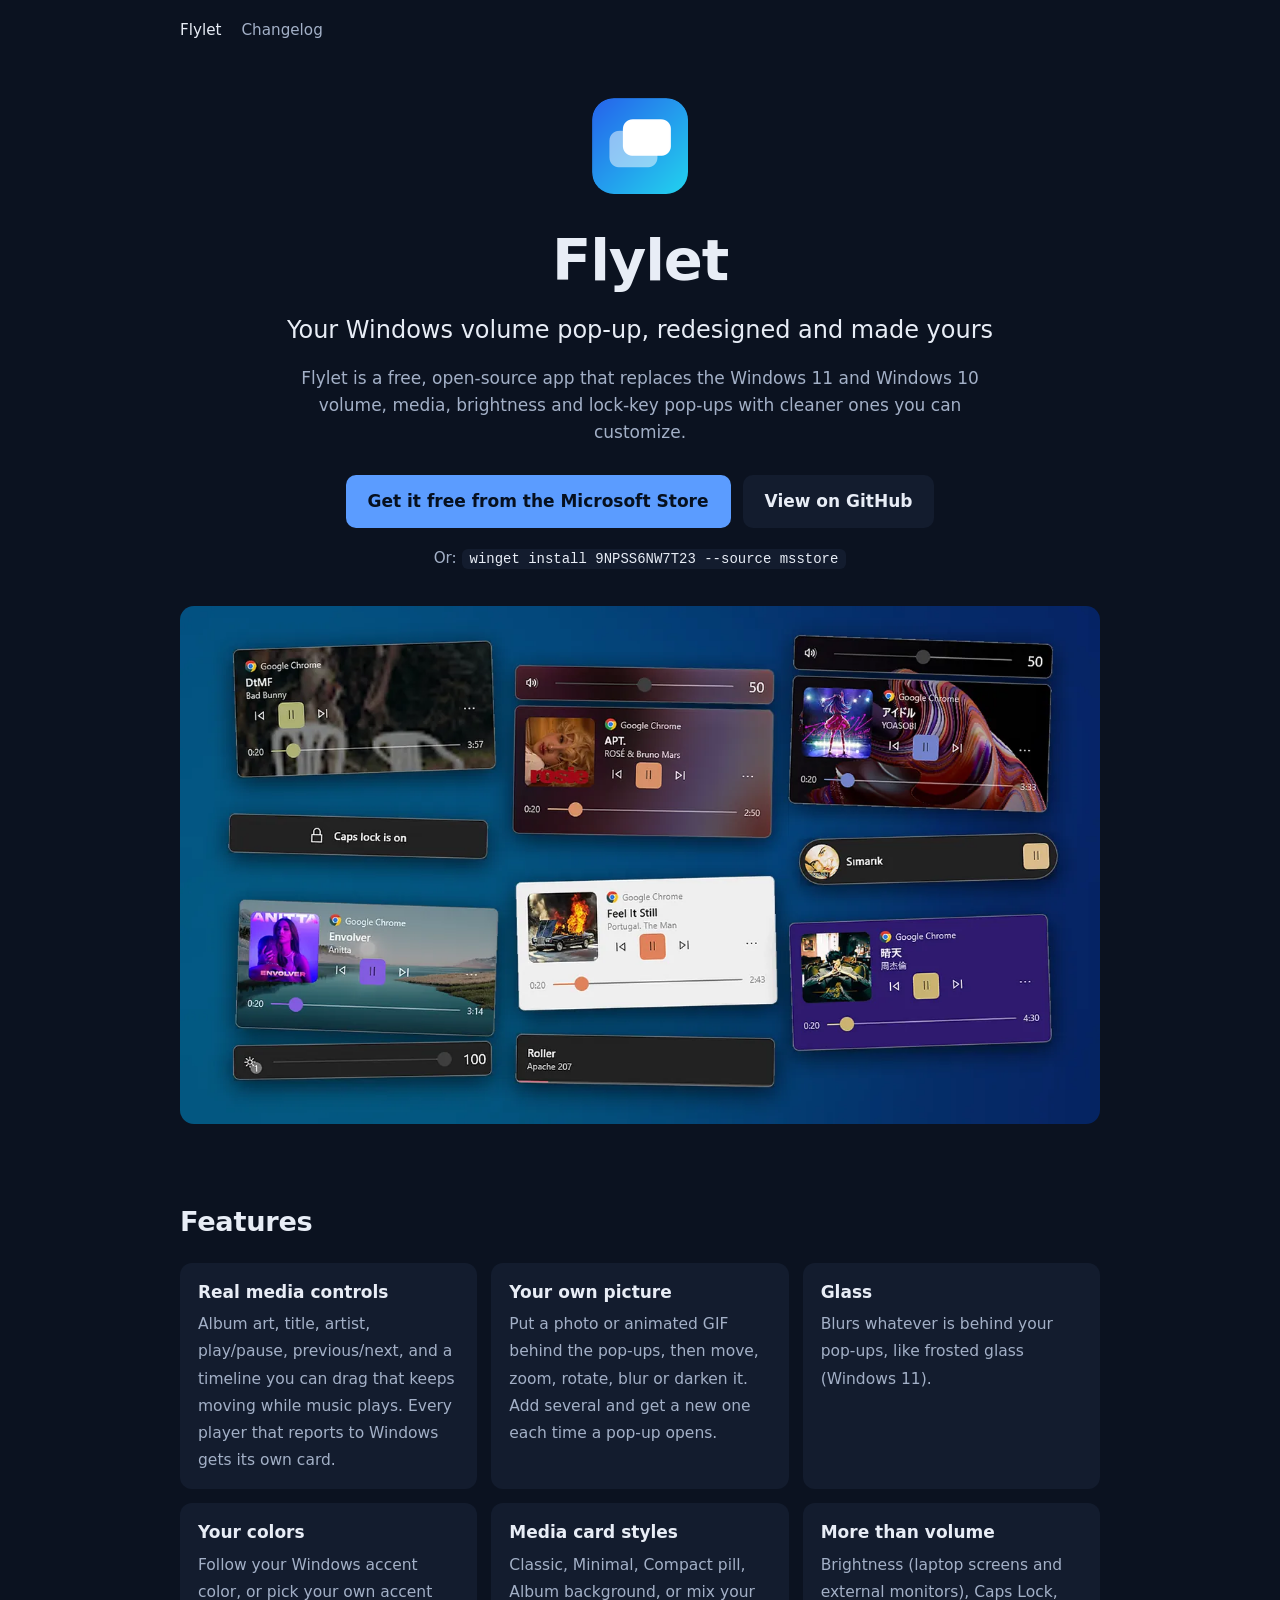
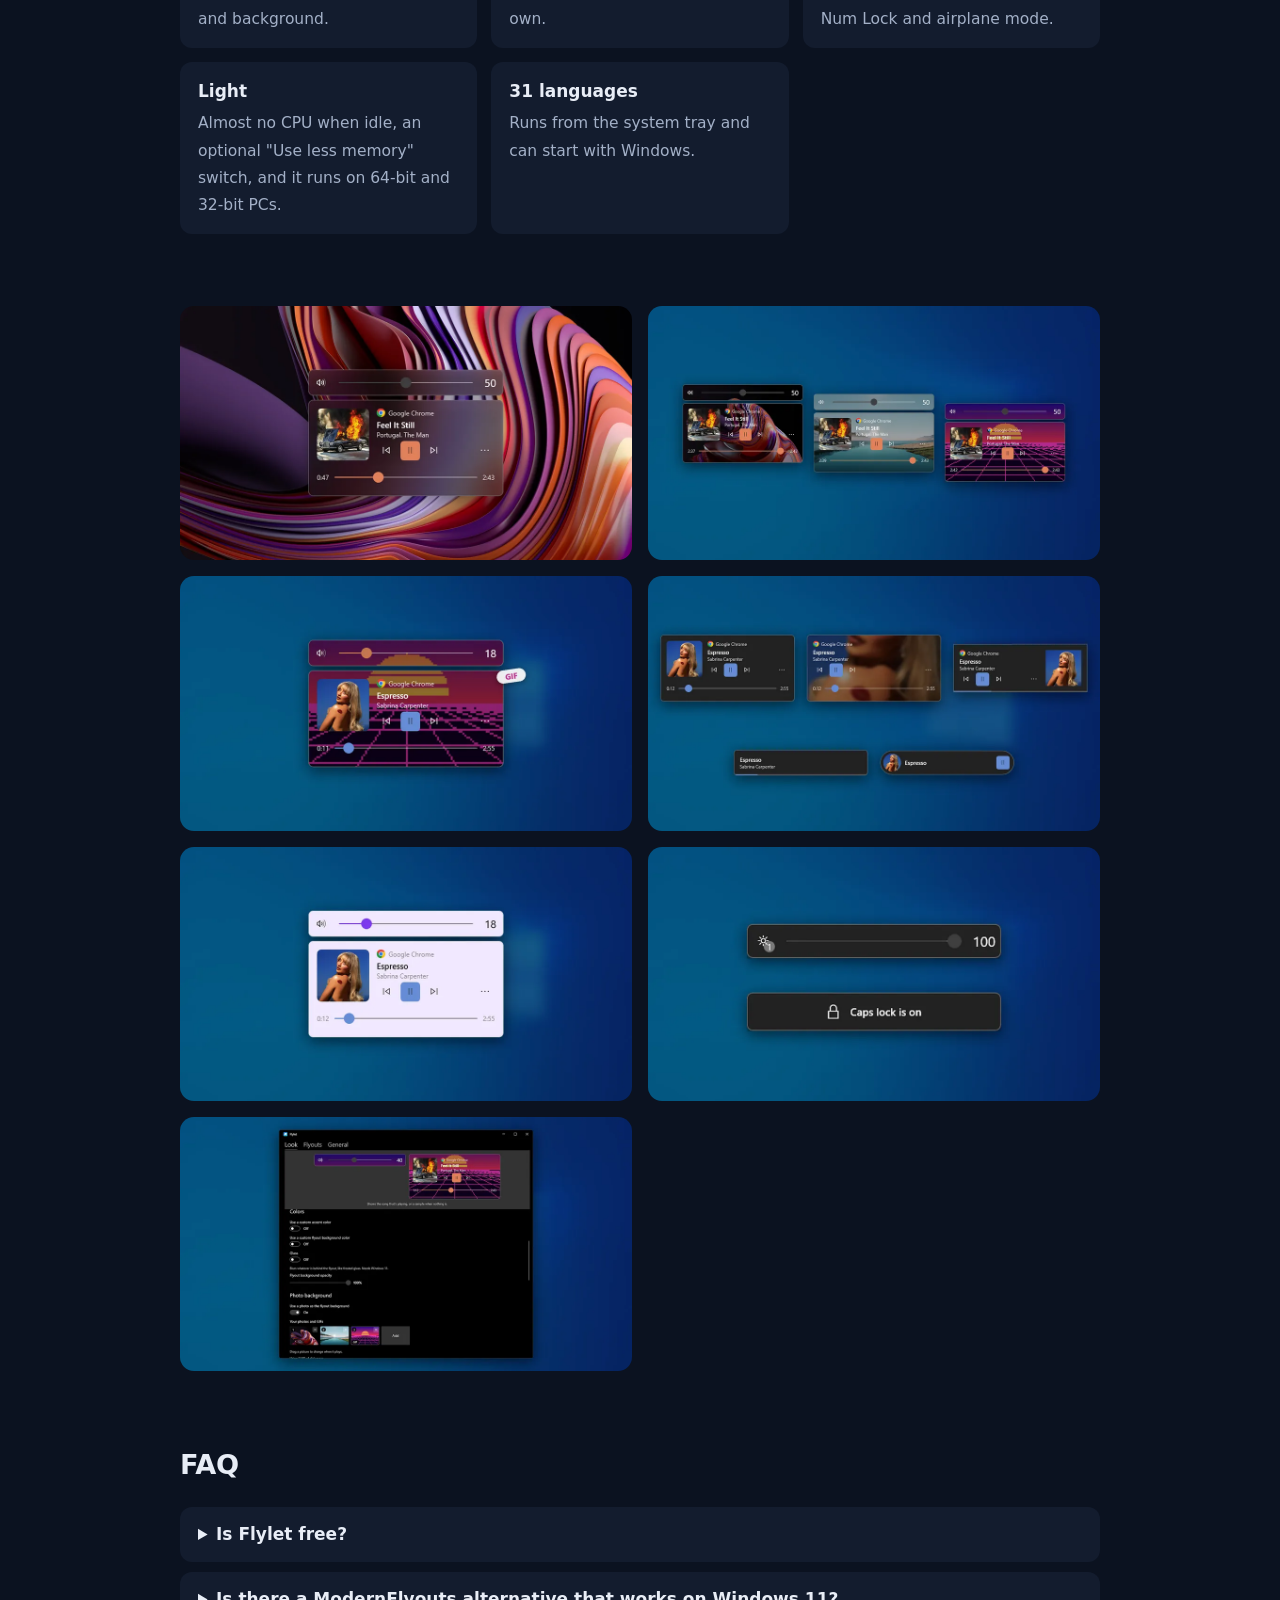
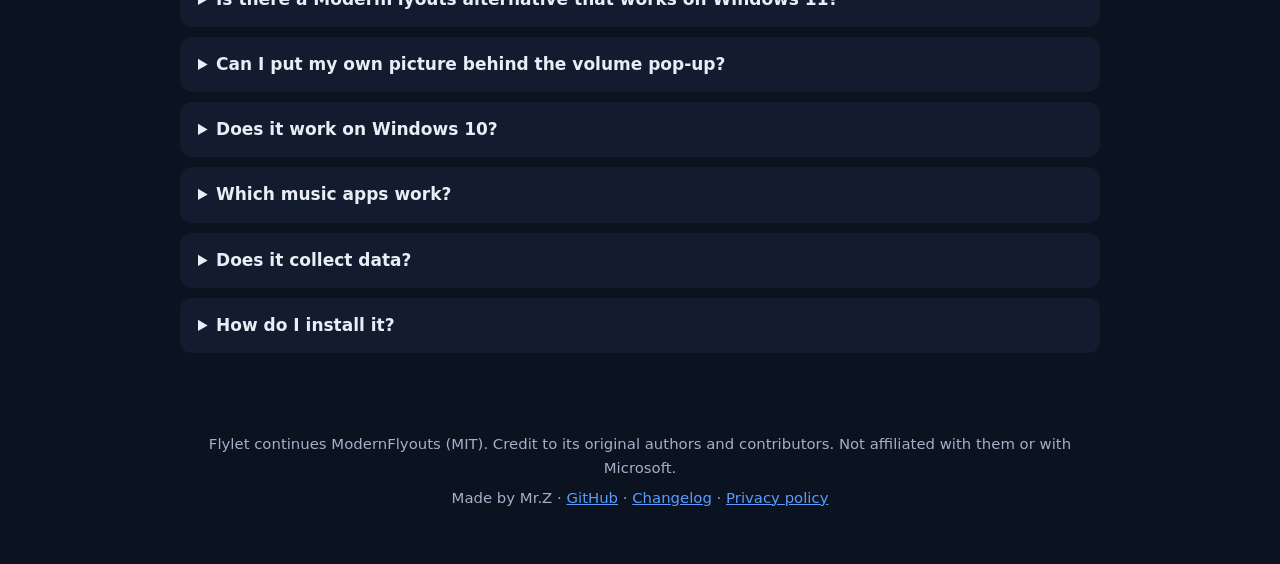
==== index.html @ abe14334 "add changelog, new store link" ====
<!DOCTYPE html>
<html lang="en">
<head>
<meta charset="utf-8">
<meta name="viewport" content="width=device-width, initial-scale=1">
<title>Flylet: Custom volume pop-up for Windows 11 and 10</title>
<meta name="description" content="Free, open-source app that replaces the Windows volume, media and brightness pop-ups. Put your own photo or GIF behind them. A maintained continuation of ModernFlyouts.">
<link rel="canonical" href="https://itsmrzxd.github.io/Flylet/">
<link rel="icon" type="image/png" href="img/favicon.png">
<meta name="theme-color" content="#0b1220">

<meta property="og:type" content="website">
<meta property="og:title" content="Flylet: Custom volume pop-up for Windows 11 and 10">
<meta property="og:description" content="Free, open-source app that replaces the Windows volume, media and brightness pop-ups. Put your own photo or GIF behind them.">
<meta property="og:url" content="https://itsmrzxd.github.io/Flylet/">
<meta property="og:image" content="https://itsmrzxd.github.io/Flylet/img/og.jpg">
<meta property="og:image:width" content="1200">
<meta property="og:image:height" content="630">
<meta property="og:image:alt" content="Flylet pop-ups: volume, media cards, brightness and Caps Lock in many styles">
<meta name="twitter:card" content="summary_large_image">
<meta name="twitter:title" content="Flylet: Custom volume pop-up for Windows 11 and 10">
<meta name="twitter:description" content="Free, open-source app that replaces the Windows volume, media and brightness pop-ups. Put your own photo or GIF behind them.">
<meta name="twitter:image" content="https://itsmrzxd.github.io/Flylet/img/og.jpg">

<script type="application/ld+json">
{
  "@context": "https://schema.org",
  "@graph": [
    {
      "@type": "SoftwareApplication",
      "name": "Flylet",
      "operatingSystem": "Windows 10, Windows 11",
      "applicationCategory": "UtilitiesApplication",
      "description": "Free, open-source app that replaces the Windows volume, media, brightness and lock-key pop-ups with cleaner ones you can customize. A maintained continuation of ModernFlyouts.",
      "image": "https://itsmrzxd.github.io/Flylet/img/og.jpg",
      "offers": { "@type": "Offer", "price": "0", "priceCurrency": "USD" },
      "url": "https://apps.microsoft.com/detail/9NPSS6NW7T23?mode=direct&cid=website",
      "sameAs": ["https://github.com/ItsMrZxD/Flylet"]
    },
    {
      "@type": "FAQPage",
      "mainEntity": [
        { "@type": "Question", "name": "Is Flylet free?",
          "acceptedAnswer": { "@type": "Answer", "text": "Yes. Free, open source (MIT), no ads, no account, nothing locked." } },
        { "@type": "Question", "name": "Is there a ModernFlyouts alternative that works on Windows 11?",
          "acceptedAnswer": { "@type": "Answer", "text": "Flylet is a maintained continuation of ModernFlyouts, which was archived in 2025. It works on Windows 11 again and on Windows 10 22H2, with credit to the original ModernFlyouts authors." } },
        { "@type": "Question", "name": "Can I put my own picture behind the volume pop-up?",
          "acceptedAnswer": { "@type": "Answer", "text": "Yes. Use any photo or animated GIF, adjust it to fit, and add blur or darkening so the text stays readable." } },
        { "@type": "Question", "name": "Does it work on Windows 10?",
          "acceptedAnswer": { "@type": "Answer", "text": "Yes, Windows 10 version 22H2 and Windows 11, on 64-bit and 32-bit PCs." } },
        { "@type": "Question", "name": "Which music apps work?",
          "acceptedAnswer": { "@type": "Answer", "text": "Any player that shows up in Windows' own media controls, such as Spotify, browsers and YouTube Music." } },
        { "@type": "Question", "name": "Does it collect data?",
          "acceptedAnswer": { "@type": "Answer", "text": "No. Flylet has no analytics and no tracking. Privacy policy: https://gist.github.com/ItsMrZxD/05144edfbbd47f9b323b3d15c1752486" } },
        { "@type": "Question", "name": "How do I install it?",
          "acceptedAnswer": { "@type": "Answer", "text": "From the Microsoft Store (it updates automatically), or with winget: winget install 9NPSS6NW7T23 --source msstore" } }
      ]
    }
  ]
}
</script>

<link rel="stylesheet" href="style.css">
</head>
<body>

<nav class="nav wrap" aria-label="Main">
  <a href="./" aria-current="page">Flylet</a>
  <a href="changelog/">Changelog</a>
</nav>

<main class="wrap">

  <section class="hero">
    <img class="logo" src="img/icon.png" width="96" height="96" alt="Flylet app icon">
    <h1>Flylet</h1>
    <p class="tagline">Your Windows volume pop-up, redesigned and made yours</p>
    <p class="intro">Flylet is a free, open-source app that replaces the Windows 11 and Windows 10 volume, media, brightness and lock-key pop-ups with cleaner ones you can customize.</p>
    <div class="buttons">
      <a class="btn primary" href="https://apps.microsoft.com/detail/9NPSS6NW7T23?mode=direct&amp;cid=website">Get it free from the Microsoft Store</a>
      <a class="btn" href="https://github.com/ItsMrZxD/Flylet">View on GitHub</a>
    </div>
    <p class="winget">Or: <code>winget install 9NPSS6NW7T23 --source msstore</code></p>
    <img class="shot heroimg" src="img/hero.webp" width="1280" height="720" alt="Flylet pop-ups in many styles: volume bar, media cards with album art, a pill, a brightness bar and a Caps Lock notice">
  </section>

  <section aria-labelledby="features">
    <h2 id="features">Features</h2>
    <ul class="features">
      <li><strong>Real media controls</strong><span>Album art, title, artist, play/pause, previous/next, and a timeline you can drag that keeps moving while music plays. Every player that reports to Windows gets its own card.</span></li>
      <li><strong>Your own picture</strong><span>Put a photo or animated GIF behind the pop-ups, then move, zoom, rotate, blur or darken it. Add several and get a new one each time a pop-up opens.</span></li>
      <li><strong>Glass</strong><span>Blurs whatever is behind your pop-ups, like frosted glass (Windows 11).</span></li>
      <li><strong>Your colors</strong><span>Follow your Windows accent color, or pick your own accent and background.</span></li>
      <li><strong>Media card styles</strong><span>Classic, Minimal, Compact pill, Album background, or mix your own.</span></li>
      <li><strong>More than volume</strong><span>Brightness (laptop screens and external monitors), Caps Lock, Num Lock and airplane mode.</span></li>
      <li><strong>Light</strong><span>Almost no CPU when idle, an optional "Use less memory" switch, and it runs on 64-bit and 32-bit PCs.</span></li>
      <li><strong>31 languages</strong><span>Runs from the system tray and can start with Windows.</span></li>
    </ul>
  </section>

  <section aria-label="Screenshots">
    <div class="gallery">
      <img class="shot" loading="lazy" src="img/glass.webp" width="960" height="540" alt="Flylet volume bar and media card with a frosted glass look over a colorful wallpaper">
      <img class="shot" loading="lazy" src="img/rotating.webp" width="960" height="540" alt="Flylet volume bar and media card with three different photo and retro-grid backgrounds behind them">
      <img class="shot" loading="lazy" src="img/gif.webp" width="960" height="540" alt="Flylet volume bar and media card with an animated GIF of a retro grid behind them">
      <img class="shot" loading="lazy" src="img/styles.webp" width="960" height="540" alt="Five Flylet media card styles: Classic, Album background, Minimal, Compact pill and a compact card">
      <img class="shot" loading="lazy" src="img/colors.webp" width="960" height="540" alt="Flylet volume bar and media card in a light purple accent and background color">
      <img class="shot" loading="lazy" src="img/brightness-capslock.webp" width="960" height="540" alt="Flylet brightness slider and a Caps lock is on notice">
      <img class="shot" loading="lazy" src="img/settings.webp" width="960" height="540" alt="Flylet settings window with color options and a photo background list">
    </div>
  </section>

  <section aria-labelledby="faq">
    <h2 id="faq">FAQ</h2>
    <details>
      <summary>Is Flylet free?</summary>
      <p>Yes. Free, open source (MIT), no ads, no account, nothing locked.</p>
    </details>
    <details>
      <summary>Is there a ModernFlyouts alternative that works on Windows 11?</summary>
      <p>Flylet is a maintained continuation of ModernFlyouts, which was archived in 2025. It works on Windows 11 again and on Windows 10 22H2, with credit to the original ModernFlyouts authors.</p>
    </details>
    <details>
      <summary>Can I put my own picture behind the volume pop-up?</summary>
      <p>Yes. Use any photo or animated GIF, adjust it to fit, and add blur or darkening so the text stays readable.</p>
    </details>
    <details>
      <summary>Does it work on Windows 10?</summary>
      <p>Yes, Windows 10 version 22H2 and Windows 11, on 64-bit and 32-bit PCs.</p>
    </details>
    <details>
      <summary>Which music apps work?</summary>
      <p>Any player that shows up in Windows' own media controls, such as Spotify, browsers and YouTube Music.</p>
    </details>
    <details>
      <summary>Does it collect data?</summary>
      <p>No. Flylet has no analytics and no tracking. <a href="https://gist.github.com/ItsMrZxD/05144edfbbd47f9b323b3d15c1752486">Privacy policy</a></p>
    </details>
    <details>
      <summary>How do I install it?</summary>
      <p>From the Microsoft Store (it updates automatically), or with winget: <code>winget install 9NPSS6NW7T23 --source msstore</code></p>
    </details>
  </section>

</main>

<footer>
  <div class="wrap">
    <p>Flylet continues ModernFlyouts (MIT). Credit to its original authors and contributors. Not affiliated with them or with Microsoft.</p>
    <p>Made by Mr.Z · <a href="https://github.com/ItsMrZxD/Flylet">GitHub</a> · <a href="changelog/">Changelog</a> · <a href="https://gist.github.com/ItsMrZxD/05144edfbbd47f9b323b3d15c1752486">Privacy policy</a></p>
  </div>
</footer>

</body>
</html>
---- style.css ----
:root{--bg:#0b1220;--card:#131c2e;--text:#e8edf6;--muted:#a3b0c7;--accent:#5b9cff;--accent-text:#06101f}
*{box-sizing:border-box}
html{scroll-behavior:smooth}
body{margin:0;background:var(--bg);color:var(--text);font:17px/1.6 system-ui,"Segoe UI",Roboto,Helvetica,Arial,sans-serif}
a{color:var(--accent)}
.wrap{max-width:960px;margin:0 auto;padding:0 20px}
.hero{text-align:center;padding:56px 0 32px}
.logo{width:96px;height:96px;border-radius:22px}
h1{font-size:clamp(2.4rem,7vw,3.6rem);margin:12px 0 4px;letter-spacing:-.02em}
.tagline{font-size:clamp(1.15rem,3.5vw,1.5rem);margin:0 0 16px;color:var(--text)}
.intro{max-width:680px;margin:0 auto 28px;color:var(--muted)}
.buttons{display:flex;gap:12px;justify-content:center;flex-wrap:wrap}
.btn{display:inline-block;padding:13px 22px;border-radius:10px;font-weight:600;text-decoration:none;color:var(--text);background:var(--card)}
.btn.primary{background:var(--accent);color:var(--accent-text)}
.btn:hover{filter:brightness(1.1)}
.winget{margin:18px 0 0;color:var(--muted);font-size:.95rem}
code{background:var(--card);border-radius:6px;padding:2px 8px;font:.92em Consolas,"Courier New",monospace;color:var(--text);user-select:all}
.shot{display:block;width:100%;height:auto;border-radius:14px}
.heroimg{margin:36px 0 8px}
section{padding:36px 0}
h2{font-size:1.7rem;margin:0 0 20px;letter-spacing:-.01em}
.features{list-style:none;padding:0;margin:0;display:grid;gap:14px;grid-template-columns:repeat(auto-fit,minmax(270px,1fr))}
.features li{background:var(--card);border-radius:12px;padding:16px 18px}
.features strong{display:block;margin-bottom:4px}
.features span{color:var(--muted);font-size:.97rem}
.gallery{display:grid;gap:16px;grid-template-columns:repeat(auto-fit,minmax(300px,1fr))}
details{background:var(--card);border-radius:12px;padding:14px 18px;margin-bottom:10px}
summary{cursor:pointer;font-weight:600}
details p{margin:10px 0 0;color:var(--muted)}
footer{padding:28px 0 48px;color:var(--muted);font-size:.93rem;text-align:center}
footer p{margin:6px 0}
.nav{display:flex;gap:20px;padding-top:18px;padding-bottom:0;font-size:.95rem}
.nav a{color:var(--muted);text-decoration:none}
.nav a:hover,.nav a[aria-current]{color:var(--text)}
.page{padding:40px 0 24px}
.page h1{font-size:clamp(2rem,6vw,2.8rem);margin:0 0 8px}
.page .intro{margin:0 0 28px;max-width:none;text-align:left}
.release{padding:0;margin:0 0 24px}
.release h2{font-size:1.3rem;margin:0 0 10px}
.release ul{margin:0;padding-left:1.2em;color:var(--muted)}
.release li{margin:4px 0}
.more{color:var(--muted);margin:12px 0 0}
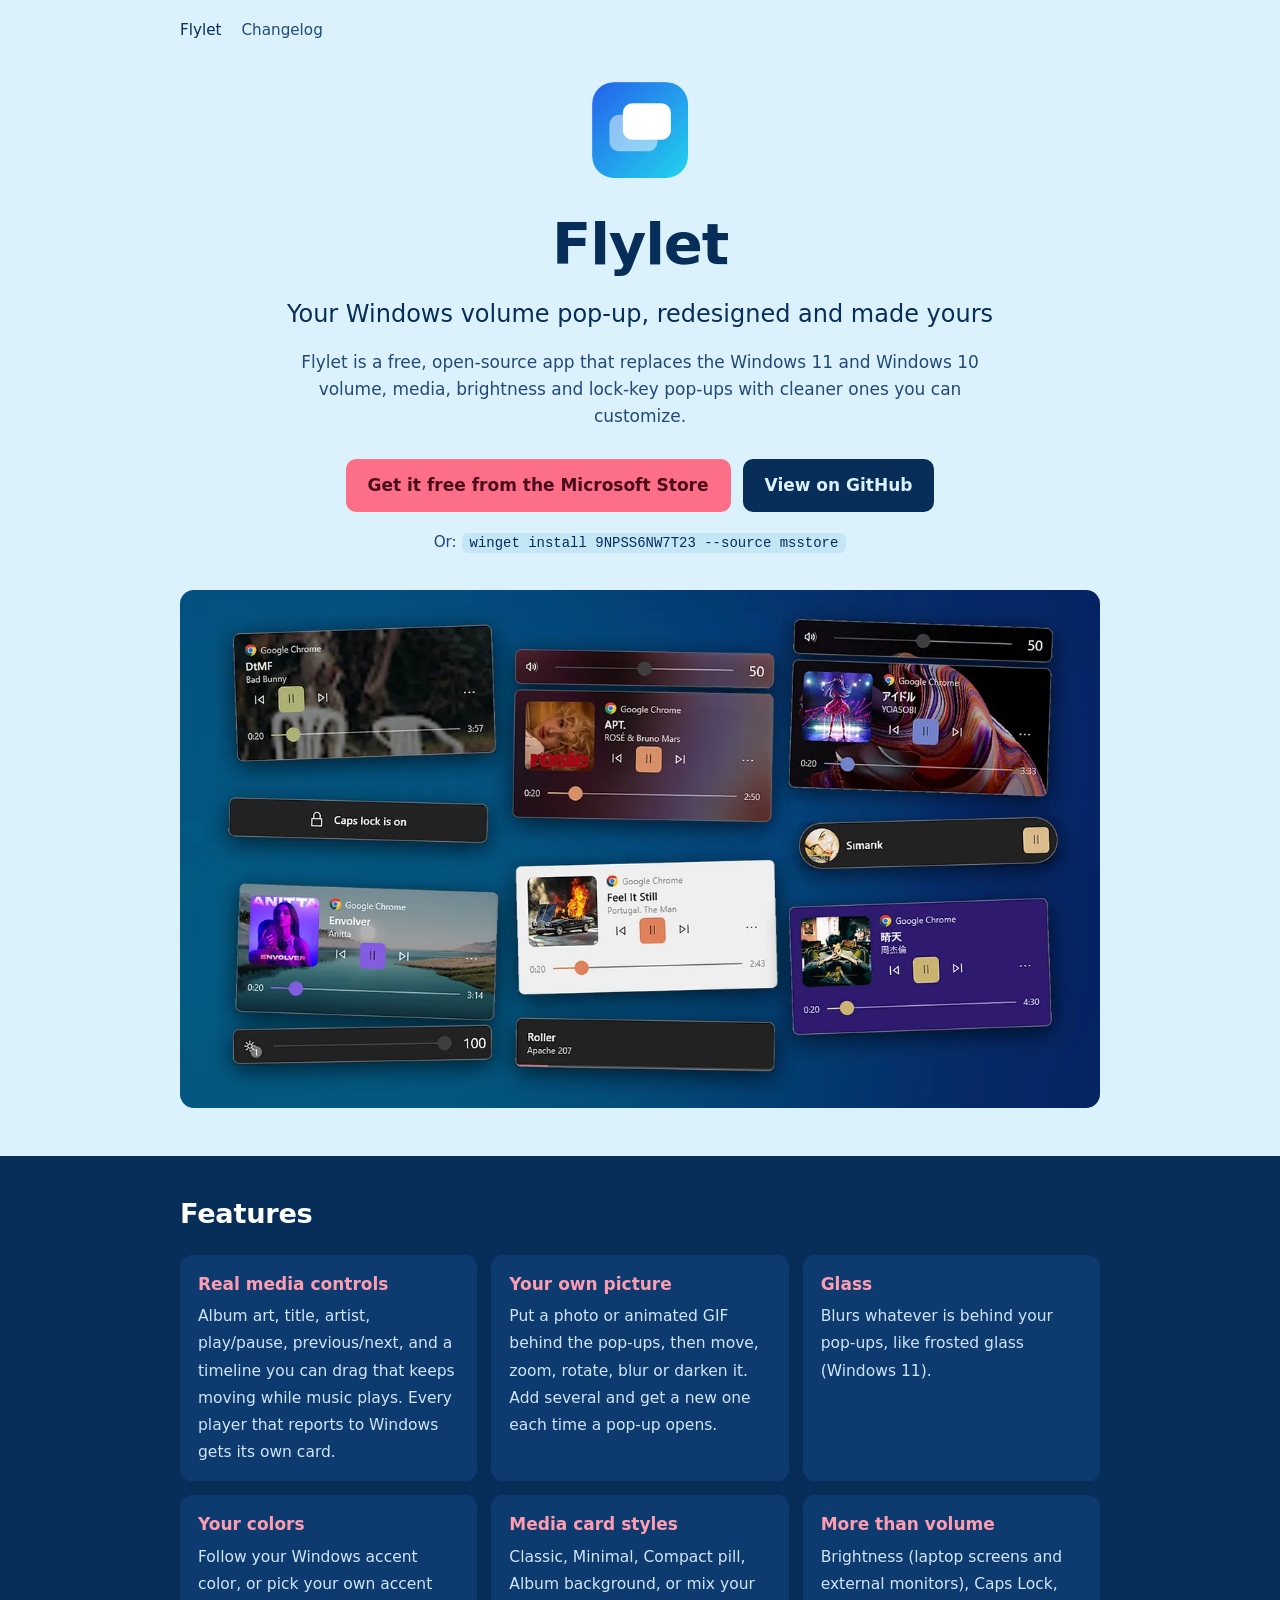
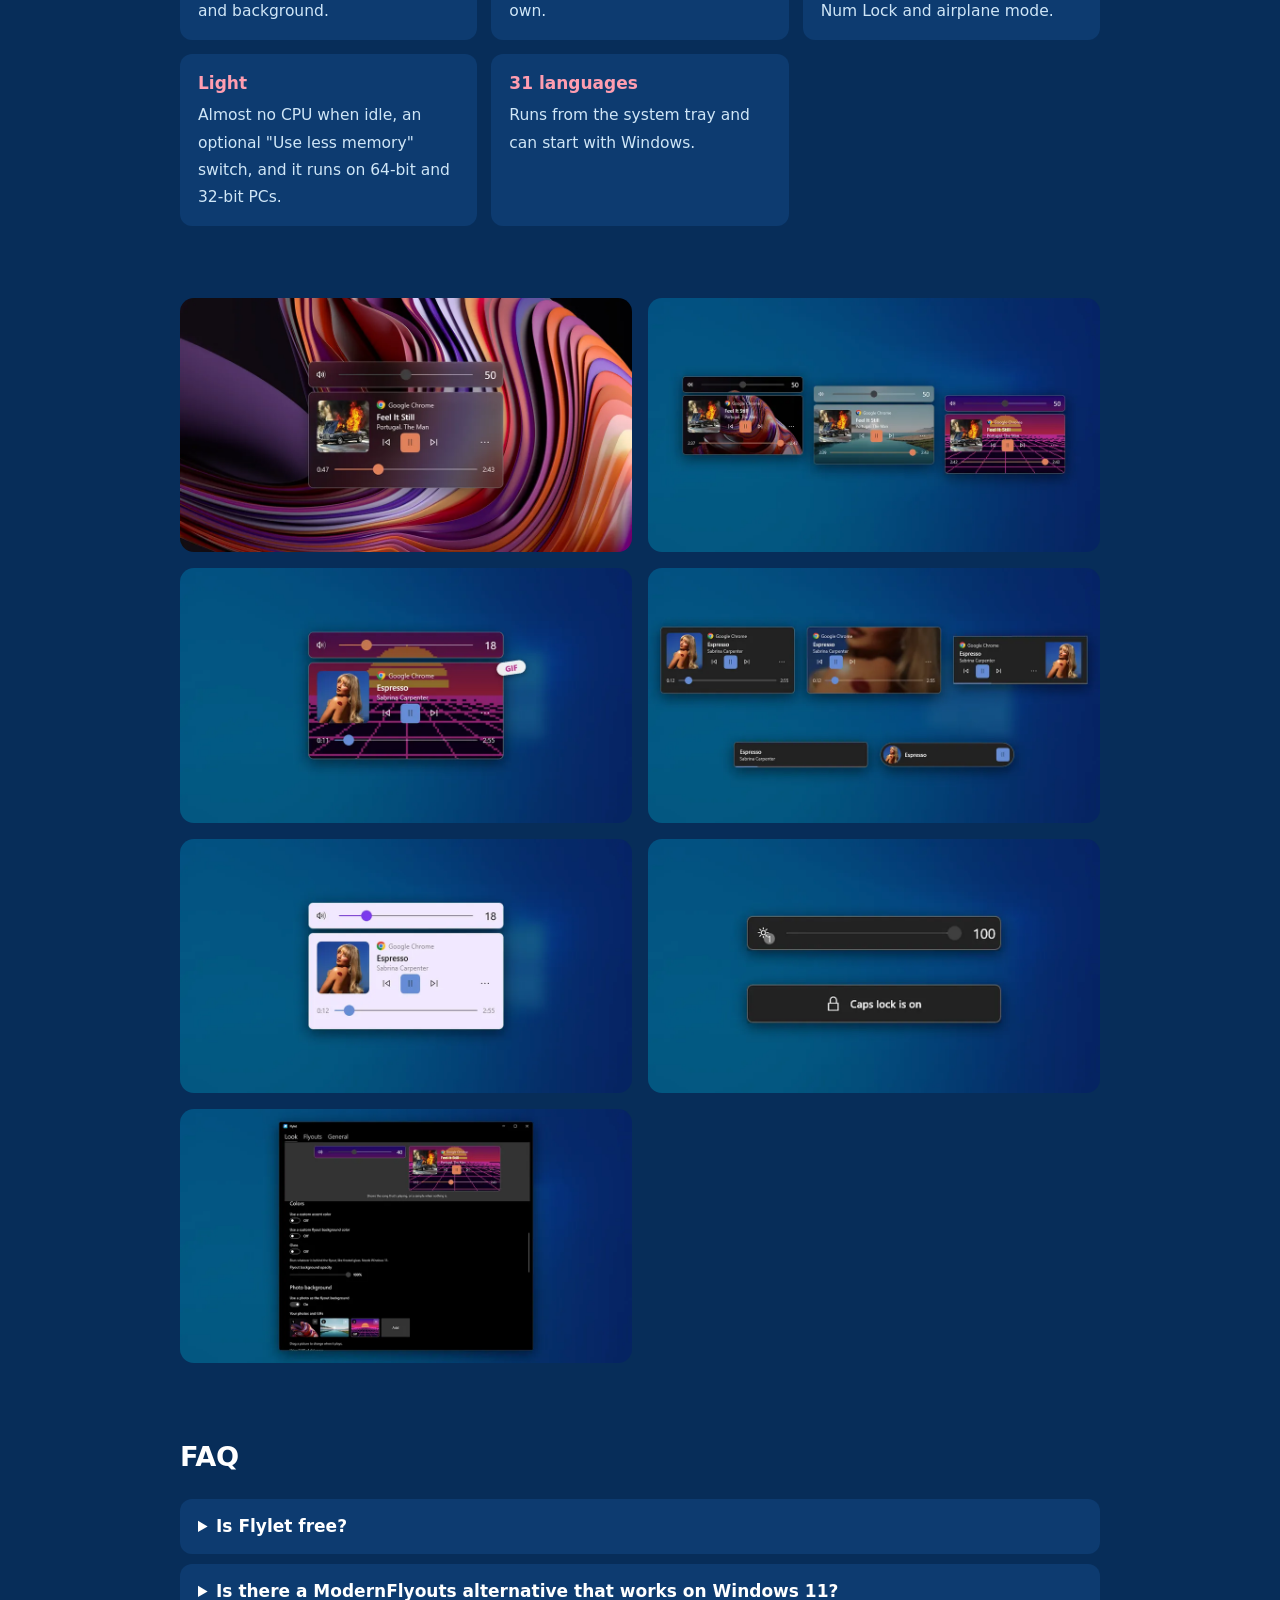
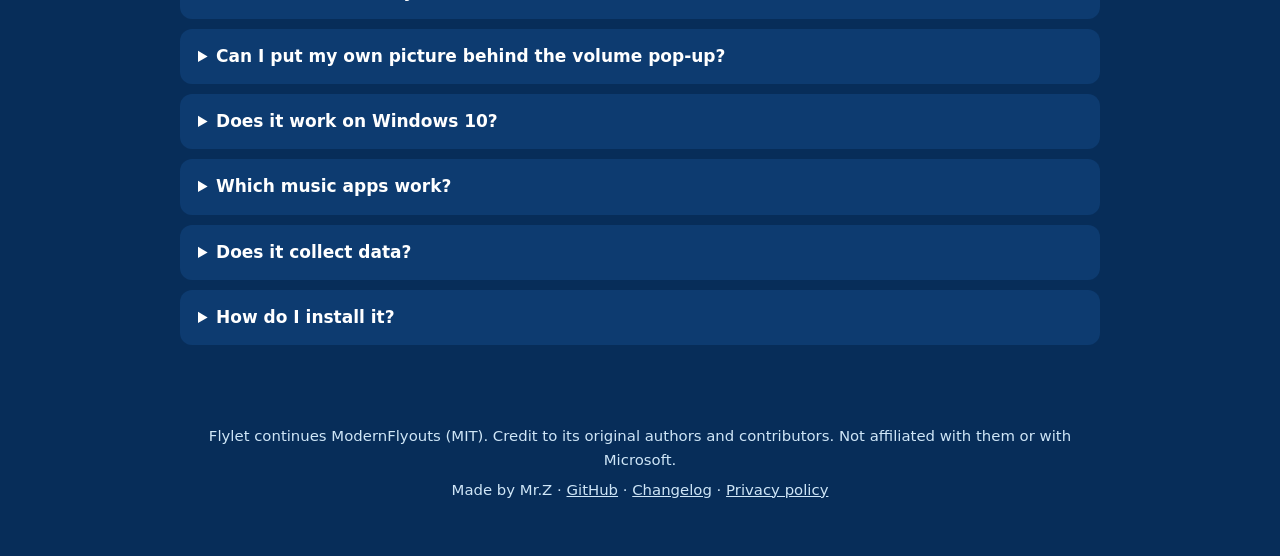
==== commit 18d228ba: "new colors" ====
--- a/index.html
+++ b/index.html
@@ -7,7 +7,7 @@
 <meta name="description" content="Free, open-source app that replaces the Windows volume, media and brightness pop-ups. Put your own photo or GIF behind them. A maintained continuation of ModernFlyouts.">
 <link rel="canonical" href="https://itsmrzxd.github.io/Flylet/">
 <link rel="icon" type="image/png" href="img/favicon.png">
-<meta name="theme-color" content="#0b1220">
+<meta name="theme-color" content="#DBF2FC">
 
 <meta property="og:type" content="website">
 <meta property="og:title" content="Flylet: Custom volume pop-up for Windows 11 and 10">
@@ -64,14 +64,17 @@
 </head>
 <body>
 
-<nav class="nav wrap" aria-label="Main">
-  <a href="./" aria-current="page">Flylet</a>
-  <a href="changelog/">Changelog</a>
+<nav class="nav" aria-label="Main">
+  <div class="wrap">
+    <a href="./" aria-current="page">Flylet</a>
+    <a href="changelog/">Changelog</a>
+  </div>
 </nav>
 
-<main class="wrap">
+<main>
 
   <section class="hero">
+    <div class="wrap">
     <img class="logo" src="img/icon.png" width="96" height="96" alt="Flylet app icon">
     <h1>Flylet</h1>
     <p class="tagline">Your Windows volume pop-up, redesigned and made yours</p>
@@ -82,7 +85,10 @@
     </div>
     <p class="winget">Or: <code>winget install 9NPSS6NW7T23 --source msstore</code></p>
     <img class="shot heroimg" src="img/hero.webp" width="1280" height="720" alt="Flylet pop-ups in many styles: volume bar, media cards with album art, a pill, a brightness bar and a Caps Lock notice">
+    </div>
   </section>
+
+  <div class="wrap">
 
   <section aria-labelledby="features">
     <h2 id="features">Features</h2>
@@ -142,6 +148,7 @@
     </details>
   </section>
 
+  </div>
 </main>
 
 <footer>
--- a/style.css
+++ b/style.css
@@ -1,42 +1,49 @@
-:root{--bg:#0b1220;--card:#131c2e;--text:#e8edf6;--muted:#a3b0c7;--accent:#5b9cff;--accent-text:#06101f}
+:root{--navy:#072D59;--ice:#DBF2FC;--pink:#FD6E88;--card:#0D3B70;--body:#CFE6F7;--pink-soft:#FF9DB0;--ink:#23497A}
 *{box-sizing:border-box}
 html{scroll-behavior:smooth}
-body{margin:0;background:var(--bg);color:var(--text);font:17px/1.6 system-ui,"Segoe UI",Roboto,Helvetica,Arial,sans-serif}
-a{color:var(--accent)}
+body{margin:0;background:var(--navy);color:var(--body);font:17px/1.6 system-ui,"Segoe UI",Roboto,Helvetica,Arial,sans-serif}
+a{color:var(--body)}
+a:hover{color:var(--pink)}
 .wrap{max-width:960px;margin:0 auto;padding:0 20px}
-.hero{text-align:center;padding:56px 0 32px}
+.nav{background:var(--ice);font-size:.95rem}
+.nav .wrap{display:flex;gap:20px;padding-top:18px}
+.nav a{color:var(--ink);text-decoration:none}
+.nav a:hover,.nav a[aria-current]{color:var(--navy)}
+.nav a:hover{color:var(--pink)}
+.hero{background:var(--ice);color:var(--navy);text-align:center;padding:40px 0 48px}
 .logo{width:96px;height:96px;border-radius:22px}
-h1{font-size:clamp(2.4rem,7vw,3.6rem);margin:12px 0 4px;letter-spacing:-.02em}
-.tagline{font-size:clamp(1.15rem,3.5vw,1.5rem);margin:0 0 16px;color:var(--text)}
-.intro{max-width:680px;margin:0 auto 28px;color:var(--muted)}
+h1{font-size:clamp(2.4rem,7vw,3.6rem);margin:12px 0 4px;letter-spacing:-.02em;color:var(--navy)}
+.tagline{font-size:clamp(1.15rem,3.5vw,1.5rem);margin:0 0 16px;color:var(--navy)}
+.intro{max-width:680px;margin:0 auto 28px;color:var(--ink)}
 .buttons{display:flex;gap:12px;justify-content:center;flex-wrap:wrap}
-.btn{display:inline-block;padding:13px 22px;border-radius:10px;font-weight:600;text-decoration:none;color:var(--text);background:var(--card)}
-.btn.primary{background:var(--accent);color:var(--accent-text)}
-.btn:hover{filter:brightness(1.1)}
-.winget{margin:18px 0 0;color:var(--muted);font-size:.95rem}
-code{background:var(--card);border-radius:6px;padding:2px 8px;font:.92em Consolas,"Courier New",monospace;color:var(--text);user-select:all}
+.btn{display:inline-block;padding:13px 22px;border-radius:10px;font-weight:600;text-decoration:none;color:var(--ice);background:var(--navy)}
+.btn.primary{background:var(--pink);color:#4A0D1A}
+.btn:hover{filter:brightness(1.12);color:var(--ice)}
+.btn.primary:hover{color:#4A0D1A}
+.winget{margin:18px 0 0;color:var(--ink);font-size:.95rem}
+code{background:var(--navy);border-radius:6px;padding:2px 8px;font:.92em Consolas,"Courier New",monospace;color:var(--body);user-select:all}
+.hero code{background:#C4E6F5;color:var(--navy)}
 .shot{display:block;width:100%;height:auto;border-radius:14px}
-.heroimg{margin:36px 0 8px}
+.heroimg{margin:36px 0 0}
 section{padding:36px 0}
-h2{font-size:1.7rem;margin:0 0 20px;letter-spacing:-.01em}
+.hero{padding:40px 0 48px}
+h2{font-size:1.7rem;margin:0 0 20px;letter-spacing:-.01em;color:#fff}
 .features{list-style:none;padding:0;margin:0;display:grid;gap:14px;grid-template-columns:repeat(auto-fit,minmax(270px,1fr))}
 .features li{background:var(--card);border-radius:12px;padding:16px 18px}
-.features strong{display:block;margin-bottom:4px}
-.features span{color:var(--muted);font-size:.97rem}
+.features strong{display:block;margin-bottom:4px;color:var(--pink-soft)}
+.features span{color:var(--body);font-size:.97rem}
 .gallery{display:grid;gap:16px;grid-template-columns:repeat(auto-fit,minmax(300px,1fr))}
 details{background:var(--card);border-radius:12px;padding:14px 18px;margin-bottom:10px}
-summary{cursor:pointer;font-weight:600}
-details p{margin:10px 0 0;color:var(--muted)}
-footer{padding:28px 0 48px;color:var(--muted);font-size:.93rem;text-align:center}
+summary{cursor:pointer;font-weight:600;color:#fff}
+details p{margin:10px 0 0;color:var(--body)}
+footer{padding:28px 0 48px;color:var(--body);font-size:.93rem;text-align:center}
 footer p{margin:6px 0}
-.nav{display:flex;gap:20px;padding-top:18px;padding-bottom:0;font-size:.95rem}
-.nav a{color:var(--muted);text-decoration:none}
-.nav a:hover,.nav a[aria-current]{color:var(--text)}
-.page{padding:40px 0 24px}
-.page h1{font-size:clamp(2rem,6vw,2.8rem);margin:0 0 8px}
-.page .intro{margin:0 0 28px;max-width:none;text-align:left}
+.page-head{background:var(--ice);padding:40px 0 36px}
+.page-head h1{font-size:clamp(2rem,6vw,2.8rem);margin:0 0 8px}
+.page-head .intro{margin:0;max-width:none;text-align:left}
+.releases{padding:36px 0 8px}
 .release{padding:0;margin:0 0 24px}
 .release h2{font-size:1.3rem;margin:0 0 10px}
-.release ul{margin:0;padding-left:1.2em;color:var(--muted)}
+.release ul{margin:0;padding-left:1.2em;color:var(--body)}
 .release li{margin:4px 0}
-.more{color:var(--muted);margin:12px 0 0}
+.more{color:var(--body);margin:12px 0 0}
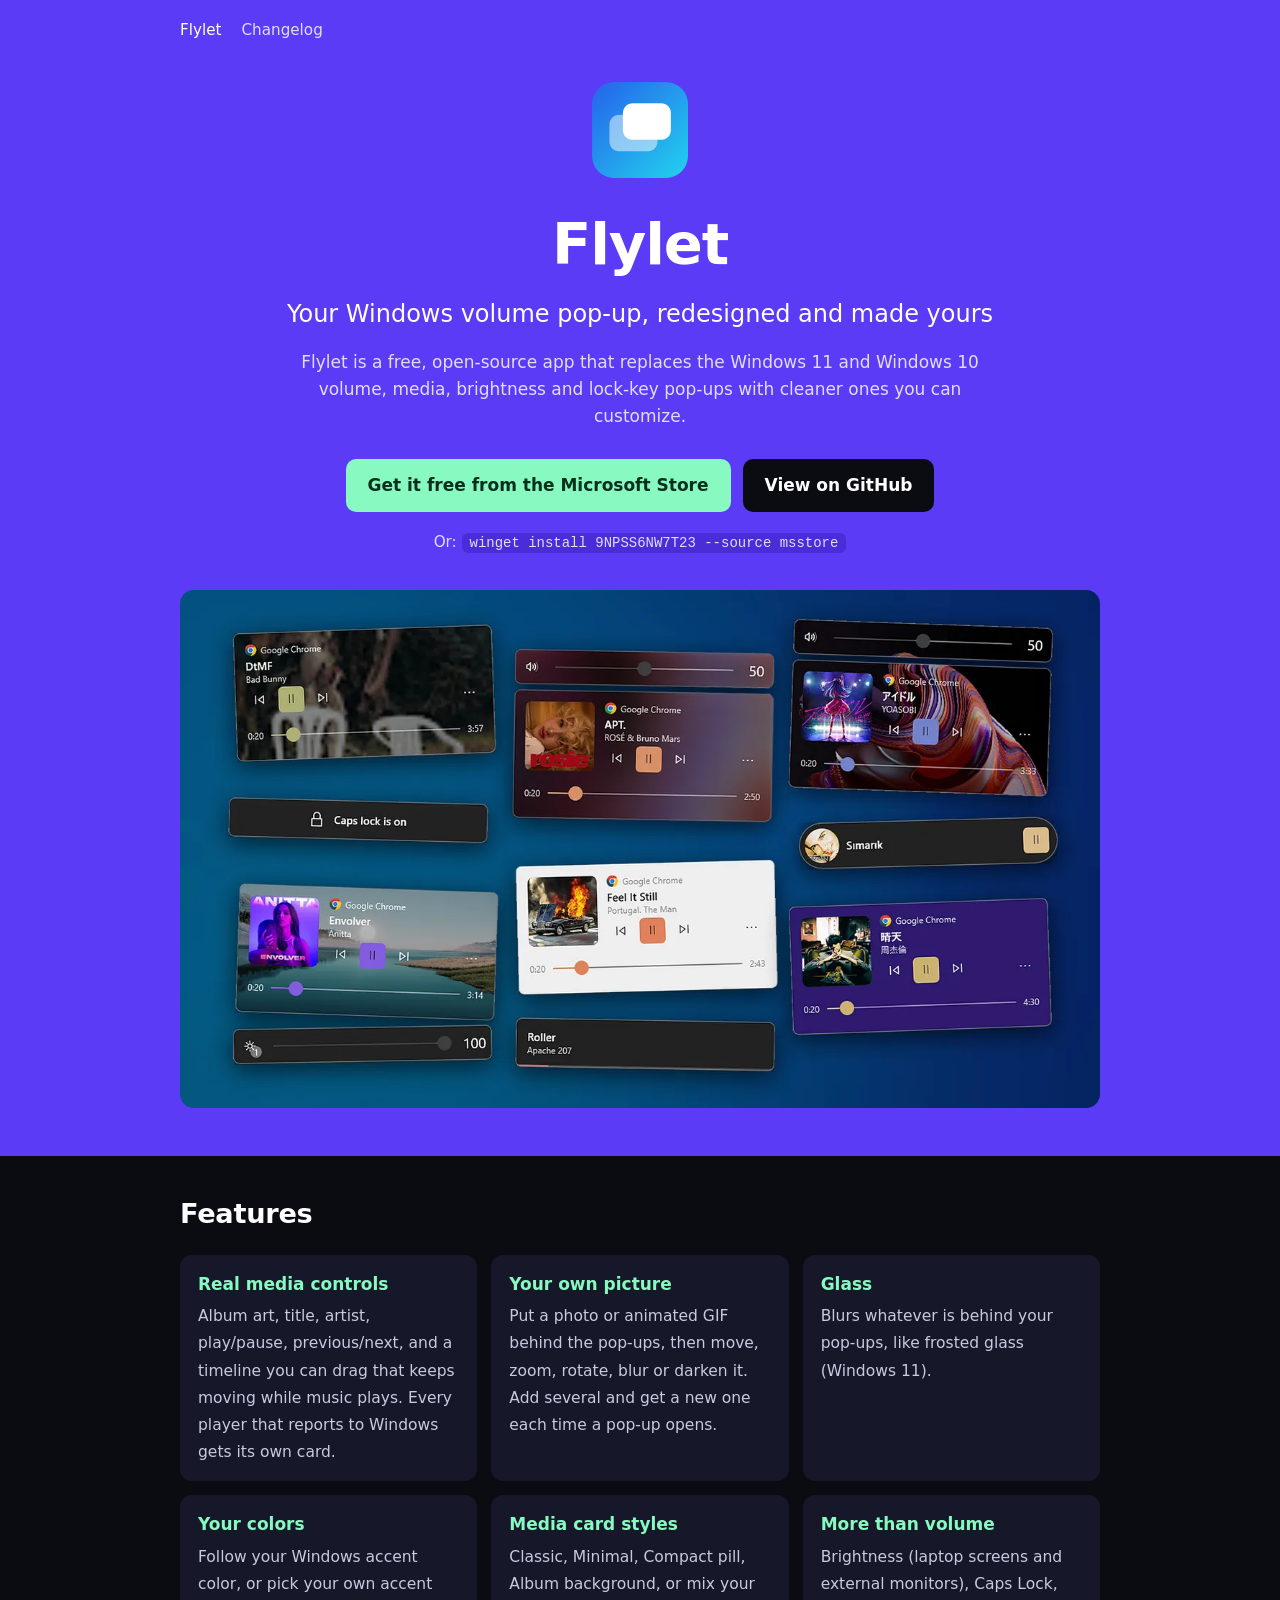
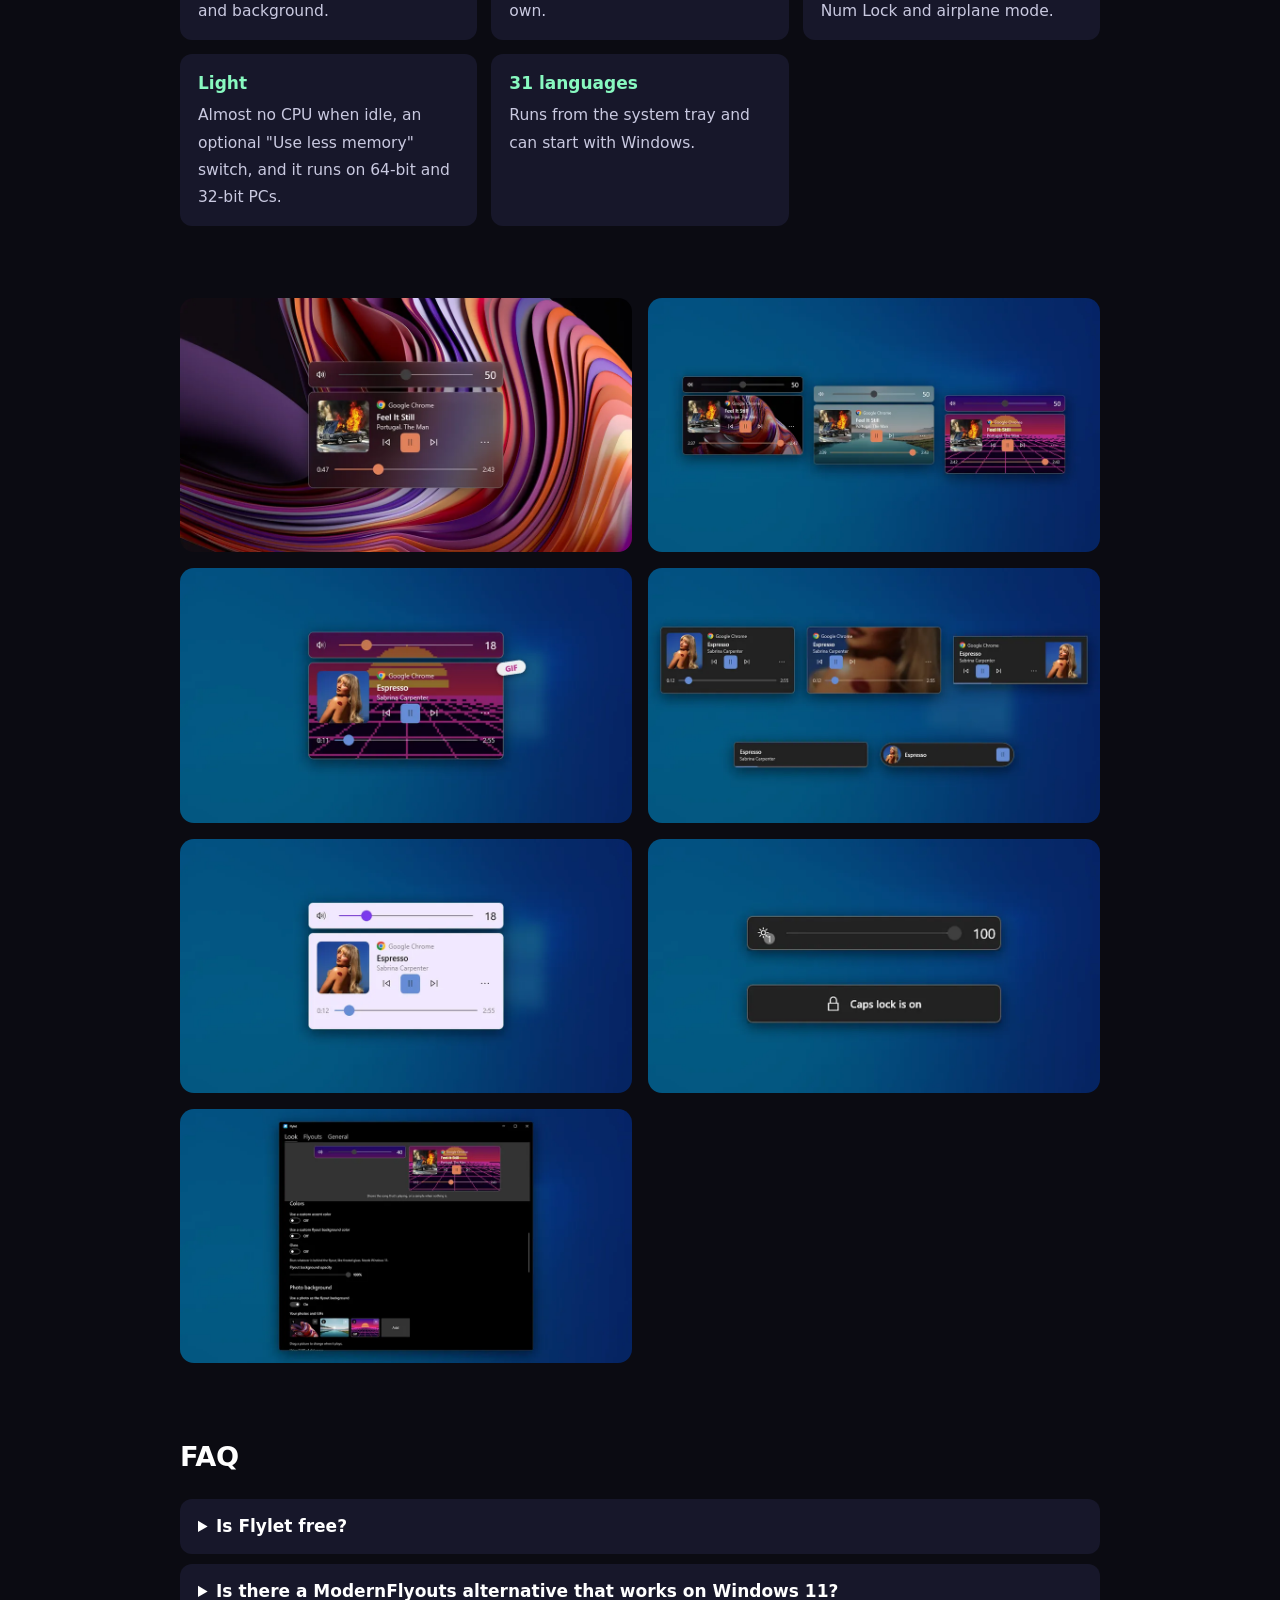
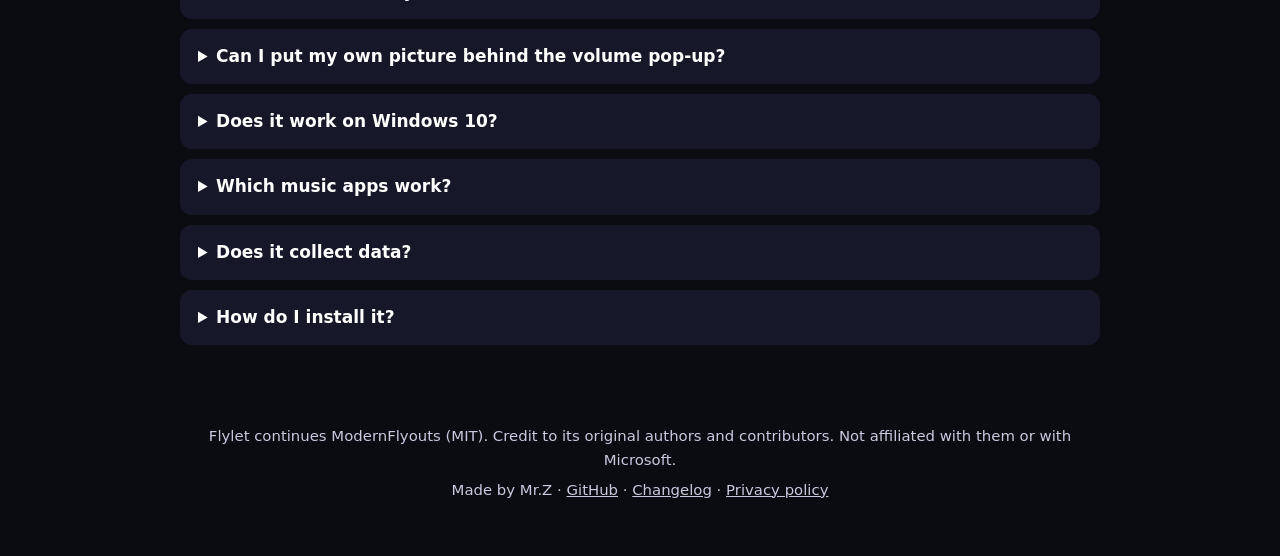
==== commit b99d8ad1: "palette 1: onyx, indigo, mint" ====
--- a/index.html
+++ b/index.html
@@ -7,7 +7,7 @@
 <meta name="description" content="Free, open-source app that replaces the Windows volume, media and brightness pop-ups. Put your own photo or GIF behind them. A maintained continuation of ModernFlyouts.">
 <link rel="canonical" href="https://itsmrzxd.github.io/Flylet/">
 <link rel="icon" type="image/png" href="img/favicon.png">
-<meta name="theme-color" content="#DBF2FC">
+<meta name="theme-color" content="#5B3BF5">
 
 <meta property="og:type" content="website">
 <meta property="og:title" content="Flylet: Custom volume pop-up for Windows 11 and 10">
--- a/style.css
+++ b/style.css
@@ -1,28 +1,28 @@
-:root{--navy:#072D59;--ice:#DBF2FC;--pink:#FD6E88;--card:#0D3B70;--body:#CFE6F7;--pink-soft:#FF9DB0;--ink:#23497A}
+:root{--onyx:#0B0B12;--indigo:#5B3BF5;--mint:#88F9C0;--card:#17172A;--body:#C9C9E0;--soft:#E3DCFF}
 *{box-sizing:border-box}
 html{scroll-behavior:smooth}
-body{margin:0;background:var(--navy);color:var(--body);font:17px/1.6 system-ui,"Segoe UI",Roboto,Helvetica,Arial,sans-serif}
+body{margin:0;background:var(--onyx);color:var(--body);font:17px/1.6 system-ui,"Segoe UI",Roboto,Helvetica,Arial,sans-serif}
 a{color:var(--body)}
-a:hover{color:var(--pink)}
+a:hover{color:var(--mint)}
 .wrap{max-width:960px;margin:0 auto;padding:0 20px}
-.nav{background:var(--ice);font-size:.95rem}
+.nav{background:var(--indigo);font-size:.95rem}
 .nav .wrap{display:flex;gap:20px;padding-top:18px}
-.nav a{color:var(--ink);text-decoration:none}
-.nav a:hover,.nav a[aria-current]{color:var(--navy)}
-.nav a:hover{color:var(--pink)}
-.hero{background:var(--ice);color:var(--navy);text-align:center;padding:40px 0 48px}
+.nav a{color:var(--soft);text-decoration:none}
+.nav a:hover,.nav a[aria-current]{color:#fff}
+.nav a:hover{color:var(--mint)}
+.hero{background:var(--indigo);color:#fff;text-align:center;padding:40px 0 48px}
 .logo{width:96px;height:96px;border-radius:22px}
-h1{font-size:clamp(2.4rem,7vw,3.6rem);margin:12px 0 4px;letter-spacing:-.02em;color:var(--navy)}
-.tagline{font-size:clamp(1.15rem,3.5vw,1.5rem);margin:0 0 16px;color:var(--navy)}
-.intro{max-width:680px;margin:0 auto 28px;color:var(--ink)}
+h1{font-size:clamp(2.4rem,7vw,3.6rem);margin:12px 0 4px;letter-spacing:-.02em;color:#fff}
+.tagline{font-size:clamp(1.15rem,3.5vw,1.5rem);margin:0 0 16px;color:#fff}
+.intro{max-width:680px;margin:0 auto 28px;color:var(--soft)}
 .buttons{display:flex;gap:12px;justify-content:center;flex-wrap:wrap}
-.btn{display:inline-block;padding:13px 22px;border-radius:10px;font-weight:600;text-decoration:none;color:var(--ice);background:var(--navy)}
-.btn.primary{background:var(--pink);color:#4A0D1A}
-.btn:hover{filter:brightness(1.12);color:var(--ice)}
-.btn.primary:hover{color:#4A0D1A}
-.winget{margin:18px 0 0;color:var(--ink);font-size:.95rem}
-code{background:var(--navy);border-radius:6px;padding:2px 8px;font:.92em Consolas,"Courier New",monospace;color:var(--body);user-select:all}
-.hero code{background:#C4E6F5;color:var(--navy)}
+.btn{display:inline-block;padding:13px 22px;border-radius:10px;font-weight:600;text-decoration:none;color:#fff;background:var(--onyx)}
+.btn.primary{background:var(--mint);color:#06301C}
+.btn:hover{filter:brightness(1.15);color:#fff}
+.btn.primary:hover{color:#06301C}
+.winget{margin:18px 0 0;color:var(--soft);font-size:.95rem}
+code{background:var(--onyx);border-radius:6px;padding:2px 8px;font:.92em Consolas,"Courier New",monospace;color:var(--body);user-select:all}
+.hero code{background:#4A2DD9;color:var(--soft)}
 .shot{display:block;width:100%;height:auto;border-radius:14px}
 .heroimg{margin:36px 0 0}
 section{padding:36px 0}
@@ -30,7 +30,7 @@
 h2{font-size:1.7rem;margin:0 0 20px;letter-spacing:-.01em;color:#fff}
 .features{list-style:none;padding:0;margin:0;display:grid;gap:14px;grid-template-columns:repeat(auto-fit,minmax(270px,1fr))}
 .features li{background:var(--card);border-radius:12px;padding:16px 18px}
-.features strong{display:block;margin-bottom:4px;color:var(--pink-soft)}
+.features strong{display:block;margin-bottom:4px;color:var(--mint)}
 .features span{color:var(--body);font-size:.97rem}
 .gallery{display:grid;gap:16px;grid-template-columns:repeat(auto-fit,minmax(300px,1fr))}
 details{background:var(--card);border-radius:12px;padding:14px 18px;margin-bottom:10px}
@@ -38,7 +38,7 @@
 details p{margin:10px 0 0;color:var(--body)}
 footer{padding:28px 0 48px;color:var(--body);font-size:.93rem;text-align:center}
 footer p{margin:6px 0}
-.page-head{background:var(--ice);padding:40px 0 36px}
+.page-head{background:var(--indigo);padding:40px 0 36px}
 .page-head h1{font-size:clamp(2rem,6vw,2.8rem);margin:0 0 8px}
 .page-head .intro{margin:0;max-width:none;text-align:left}
 .releases{padding:36px 0 8px}
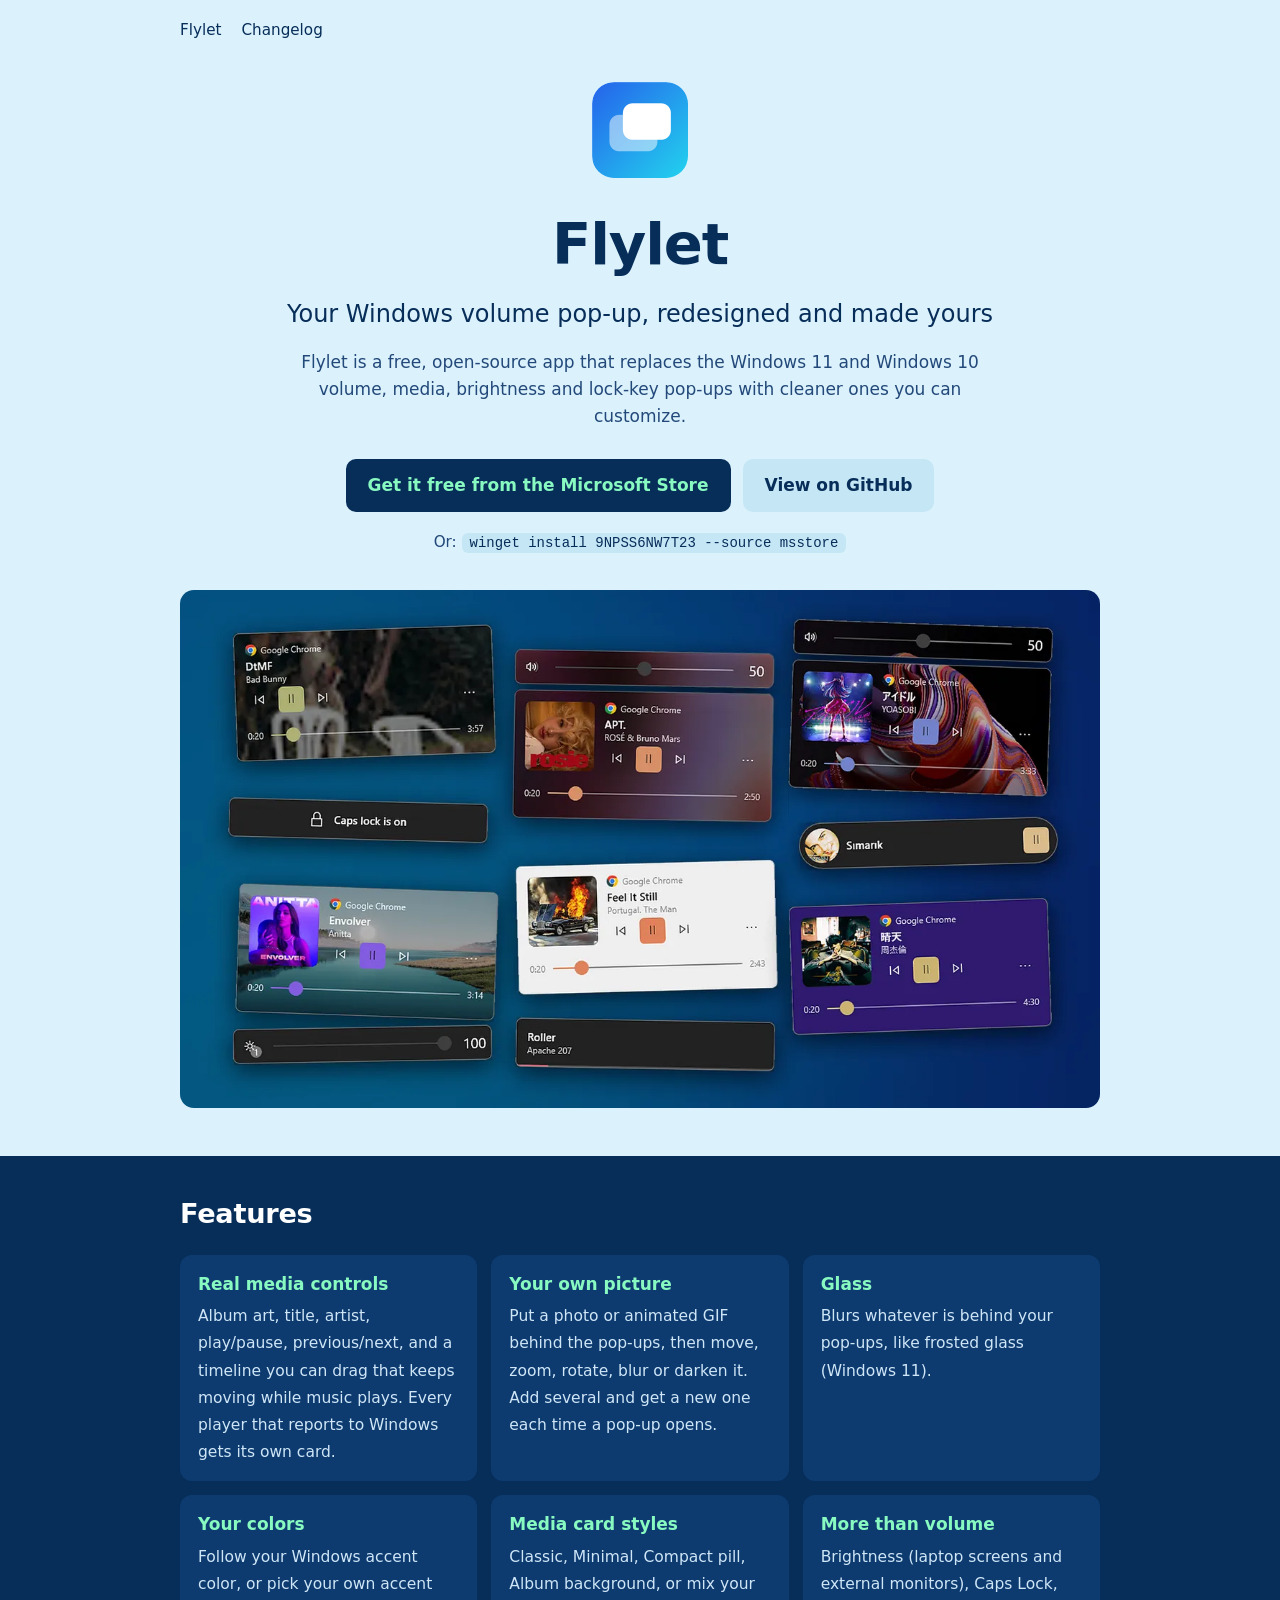
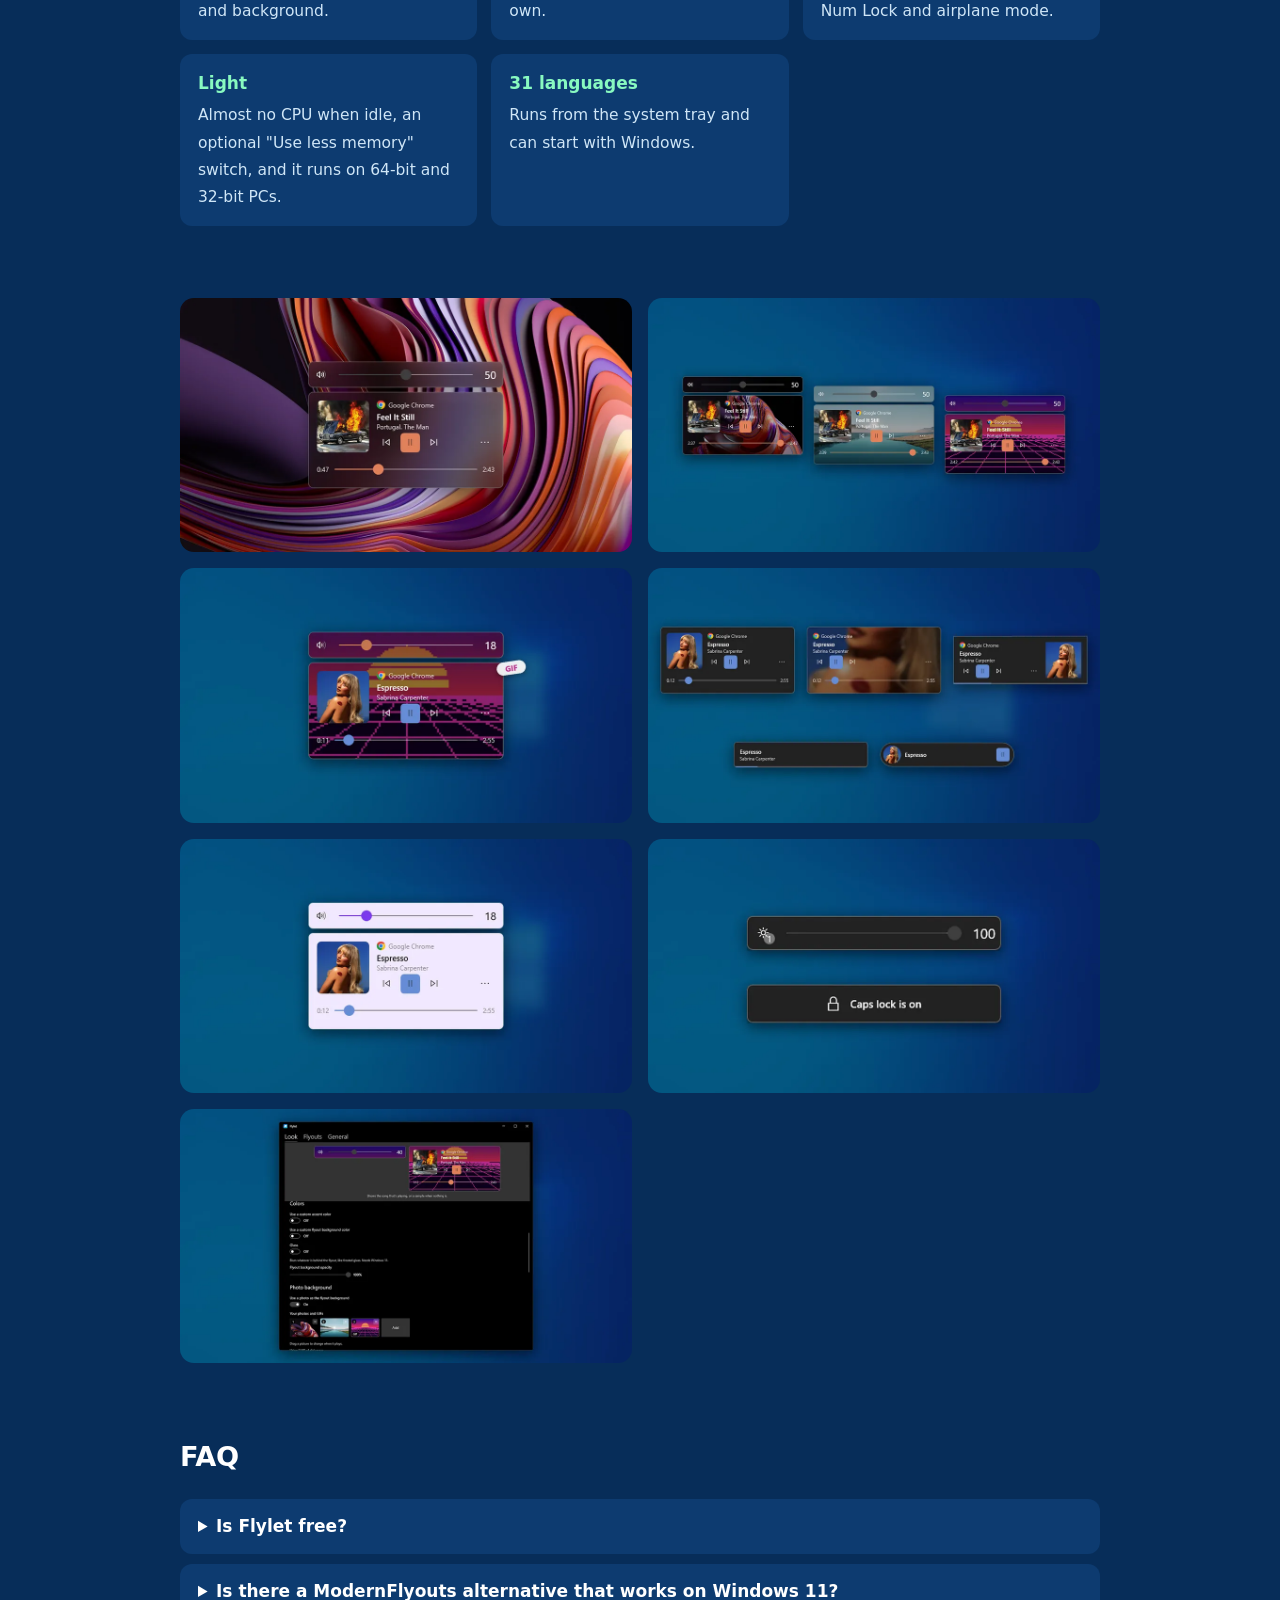
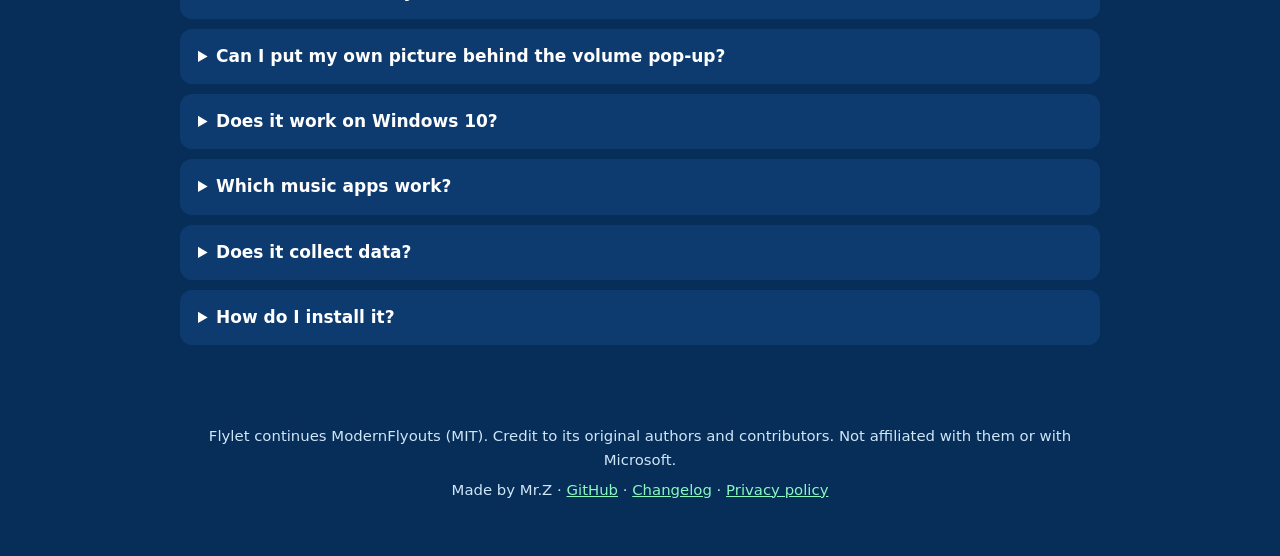
==== commit 8994f346: "colors: combo B" ====
--- a/index.html
+++ b/index.html
@@ -7,7 +7,7 @@
 <meta name="description" content="Free, open-source app that replaces the Windows volume, media and brightness pop-ups. Put your own photo or GIF behind them. A maintained continuation of ModernFlyouts.">
 <link rel="canonical" href="https://itsmrzxd.github.io/Flylet/">
 <link rel="icon" type="image/png" href="img/favicon.png">
-<meta name="theme-color" content="#5B3BF5">
+<meta name="theme-color" content="#DBF2FC">
 
 <meta property="og:type" content="website">
 <meta property="og:title" content="Flylet: Custom volume pop-up for Windows 11 and 10">
--- a/style.css
+++ b/style.css
@@ -1,28 +1,27 @@
-:root{--onyx:#0B0B12;--indigo:#5B3BF5;--mint:#88F9C0;--card:#17172A;--body:#C9C9E0;--soft:#E3DCFF}
+:root{--navy:#072D59;--ice:#DBF2FC;--mint:#88F9C0;--card:#0D3B70;--body:#CFE6F7;--ink:#23497A}
 *{box-sizing:border-box}
 html{scroll-behavior:smooth}
-body{margin:0;background:var(--onyx);color:var(--body);font:17px/1.6 system-ui,"Segoe UI",Roboto,Helvetica,Arial,sans-serif}
-a{color:var(--body)}
-a:hover{color:var(--mint)}
+body{margin:0;background:var(--navy);color:var(--body);font:17px/1.6 system-ui,"Segoe UI",Roboto,Helvetica,Arial,sans-serif}
+a{color:var(--mint)}
+a:hover{color:var(--mint);text-decoration:underline}
 .wrap{max-width:960px;margin:0 auto;padding:0 20px}
-.nav{background:var(--indigo);font-size:.95rem}
+.nav{background:var(--ice);font-size:.95rem}
 .nav .wrap{display:flex;gap:20px;padding-top:18px}
-.nav a{color:var(--soft);text-decoration:none}
-.nav a:hover,.nav a[aria-current]{color:#fff}
-.nav a:hover{color:var(--mint)}
-.hero{background:var(--indigo);color:#fff;text-align:center;padding:40px 0 48px}
+.nav a{color:var(--navy);text-decoration:none}
+.nav a:hover{text-decoration:underline;color:var(--navy)}
+.hero{background:var(--ice);color:var(--navy);text-align:center;padding:40px 0 48px}
 .logo{width:96px;height:96px;border-radius:22px}
-h1{font-size:clamp(2.4rem,7vw,3.6rem);margin:12px 0 4px;letter-spacing:-.02em;color:#fff}
-.tagline{font-size:clamp(1.15rem,3.5vw,1.5rem);margin:0 0 16px;color:#fff}
-.intro{max-width:680px;margin:0 auto 28px;color:var(--soft)}
+h1{font-size:clamp(2.4rem,7vw,3.6rem);margin:12px 0 4px;letter-spacing:-.02em;color:var(--navy)}
+.tagline{font-size:clamp(1.15rem,3.5vw,1.5rem);margin:0 0 16px;color:var(--navy)}
+.intro{max-width:680px;margin:0 auto 28px;color:var(--ink)}
 .buttons{display:flex;gap:12px;justify-content:center;flex-wrap:wrap}
-.btn{display:inline-block;padding:13px 22px;border-radius:10px;font-weight:600;text-decoration:none;color:#fff;background:var(--onyx)}
-.btn.primary{background:var(--mint);color:#06301C}
-.btn:hover{filter:brightness(1.15);color:#fff}
-.btn.primary:hover{color:#06301C}
-.winget{margin:18px 0 0;color:var(--soft);font-size:.95rem}
-code{background:var(--onyx);border-radius:6px;padding:2px 8px;font:.92em Consolas,"Courier New",monospace;color:var(--body);user-select:all}
-.hero code{background:#4A2DD9;color:var(--soft)}
+.btn{display:inline-block;padding:13px 22px;border-radius:10px;font-weight:600;text-decoration:none;color:var(--navy);background:#C4E6F5}
+.btn.primary{background:var(--navy);color:var(--mint)}
+.btn:hover{filter:brightness(1.06);text-decoration:none;color:var(--navy)}
+.btn.primary:hover{color:var(--mint)}
+.winget{margin:18px 0 0;color:var(--ink);font-size:.95rem}
+code{background:var(--navy);border-radius:6px;padding:2px 8px;font:.92em Consolas,"Courier New",monospace;color:var(--body);user-select:all}
+.hero code{background:#C4E6F5;color:var(--navy)}
 .shot{display:block;width:100%;height:auto;border-radius:14px}
 .heroimg{margin:36px 0 0}
 section{padding:36px 0}
@@ -38,7 +37,7 @@
 details p{margin:10px 0 0;color:var(--body)}
 footer{padding:28px 0 48px;color:var(--body);font-size:.93rem;text-align:center}
 footer p{margin:6px 0}
-.page-head{background:var(--indigo);padding:40px 0 36px}
+.page-head{background:var(--ice);padding:40px 0 36px}
 .page-head h1{font-size:clamp(2rem,6vw,2.8rem);margin:0 0 8px}
 .page-head .intro{margin:0;max-width:none;text-align:left}
 .releases{padding:36px 0 8px}
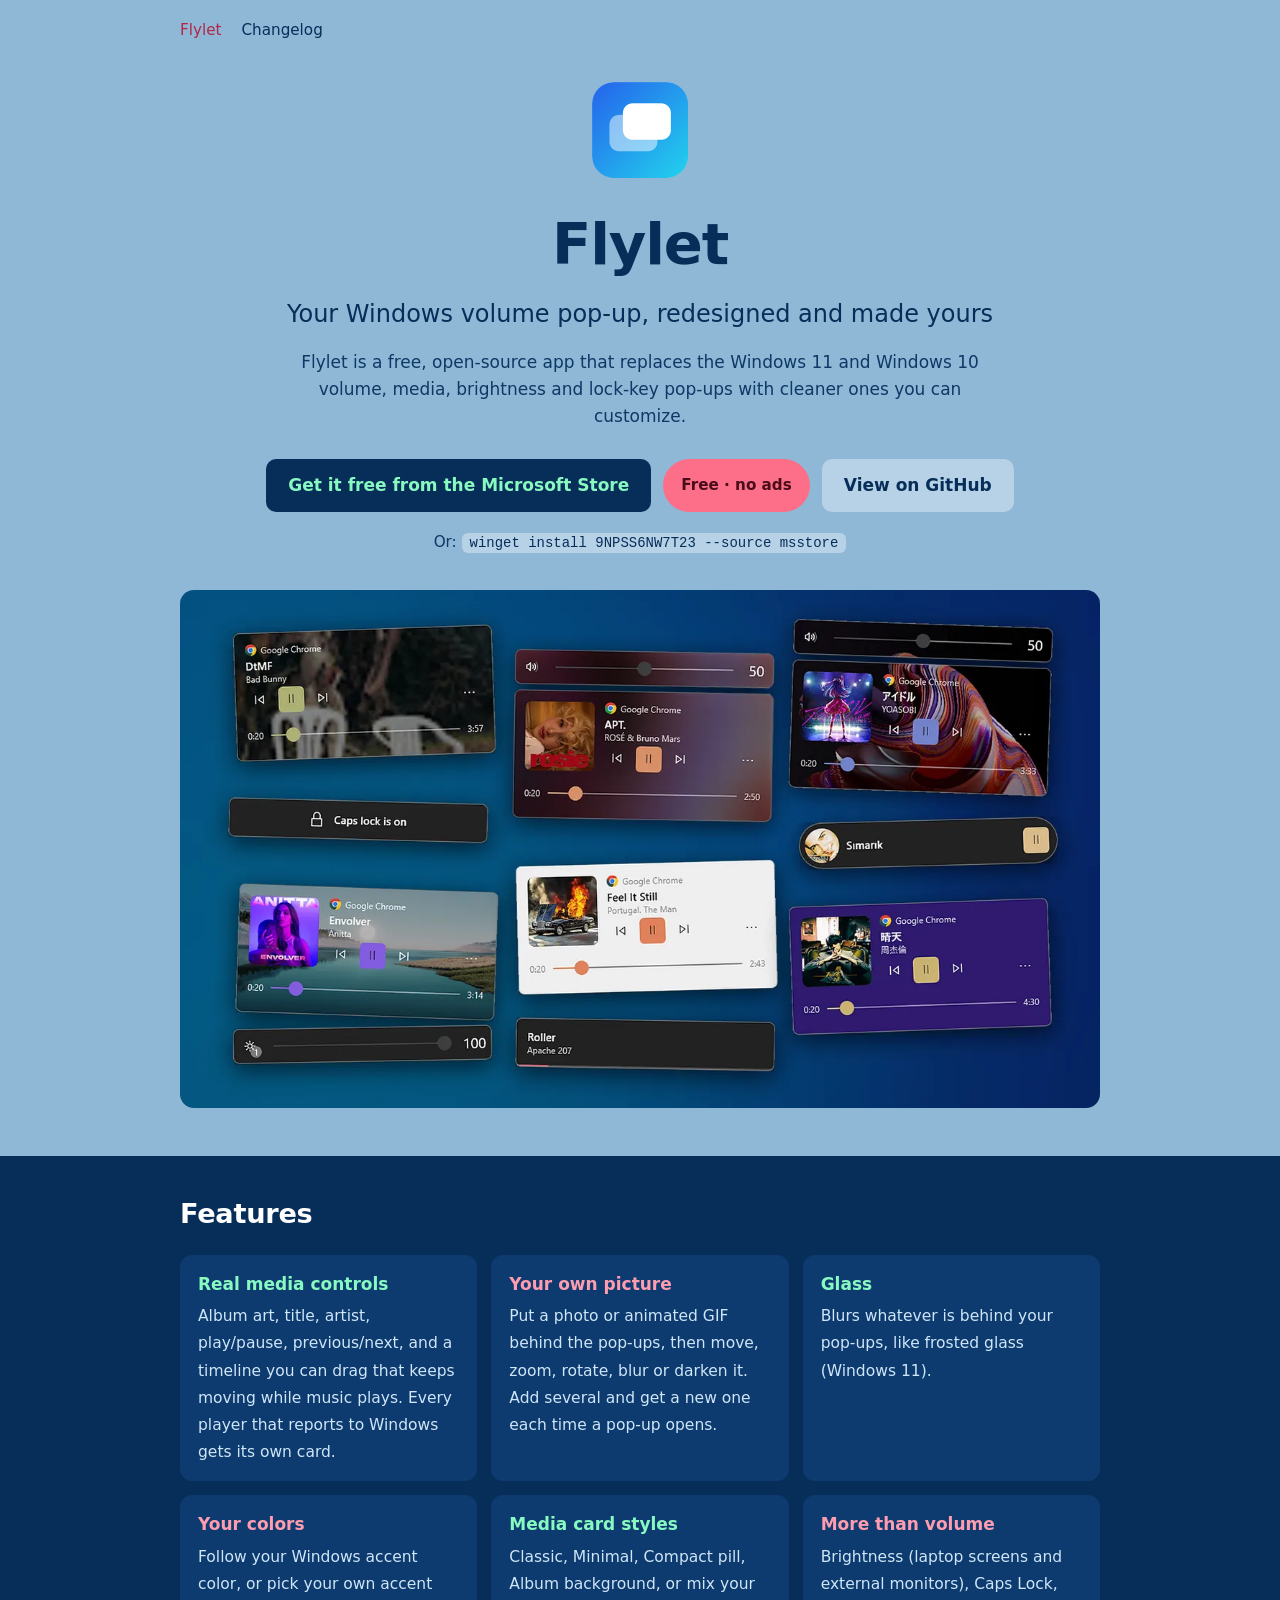
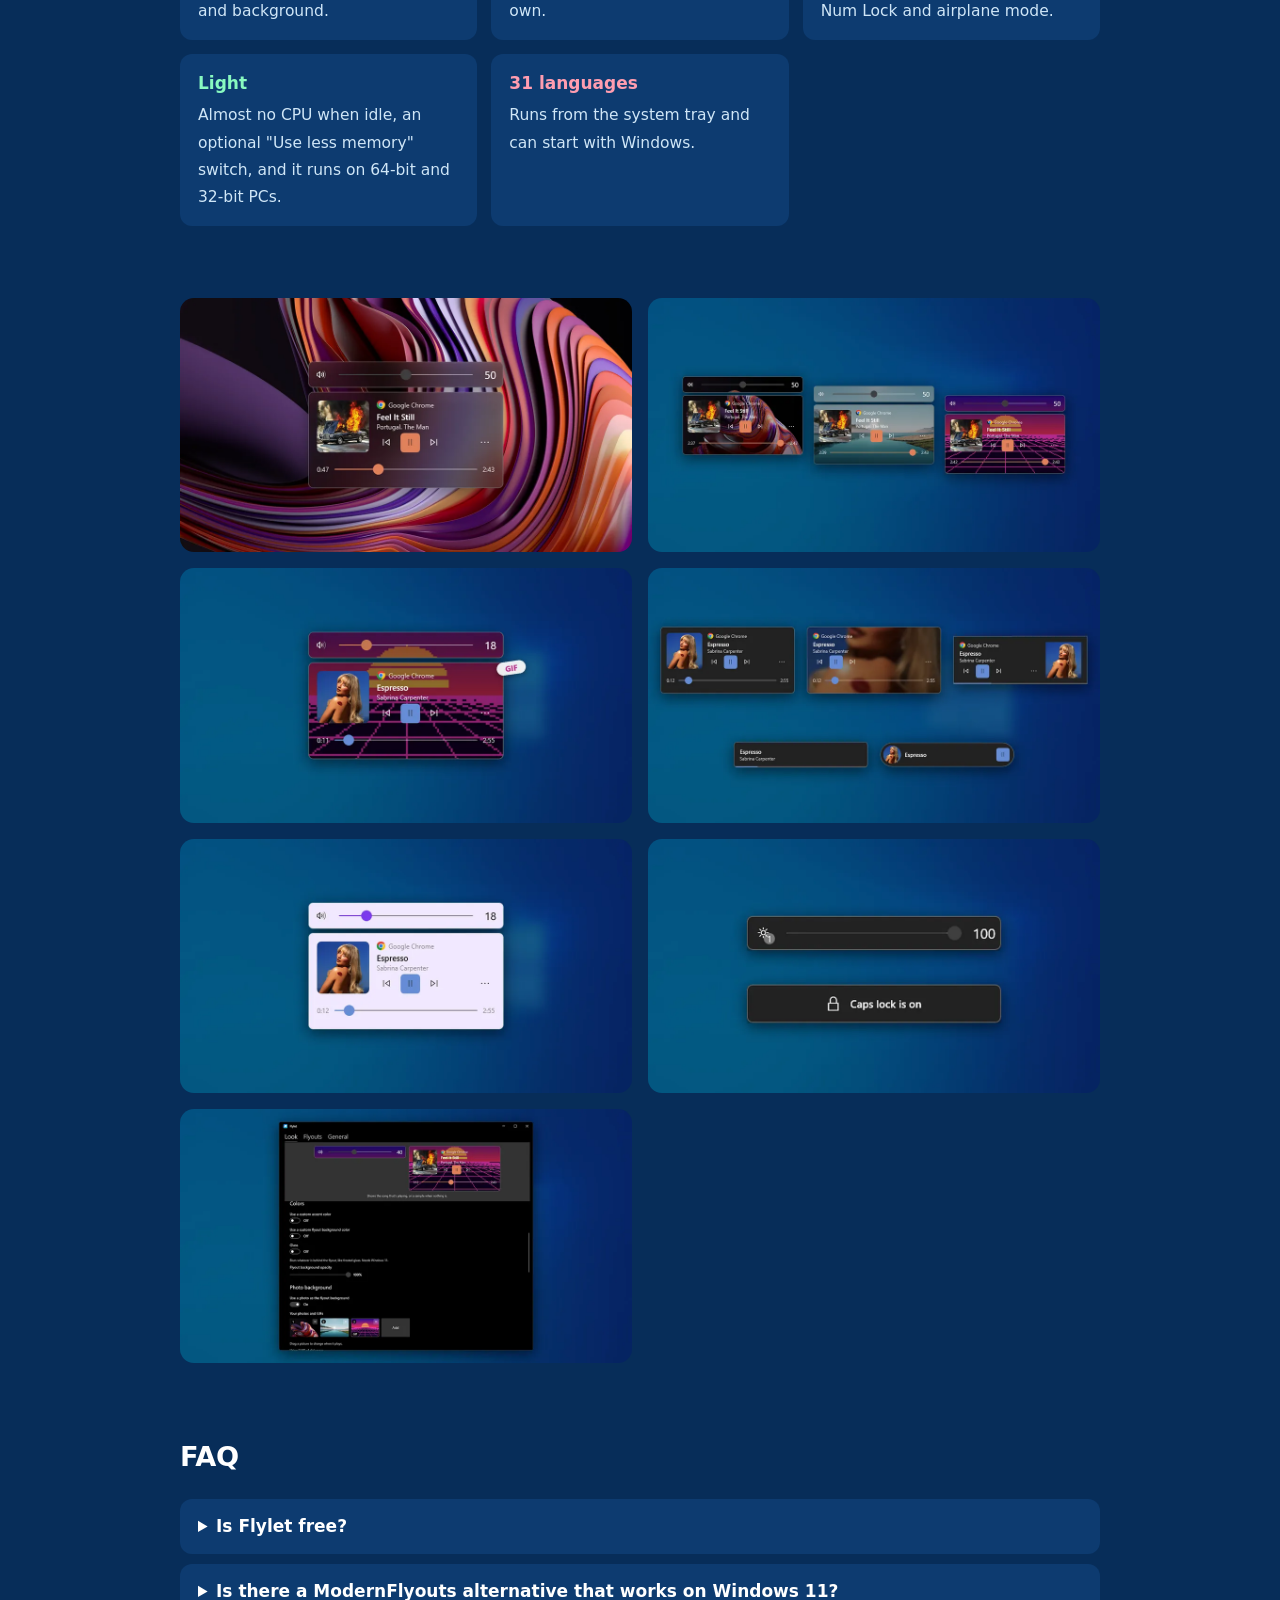
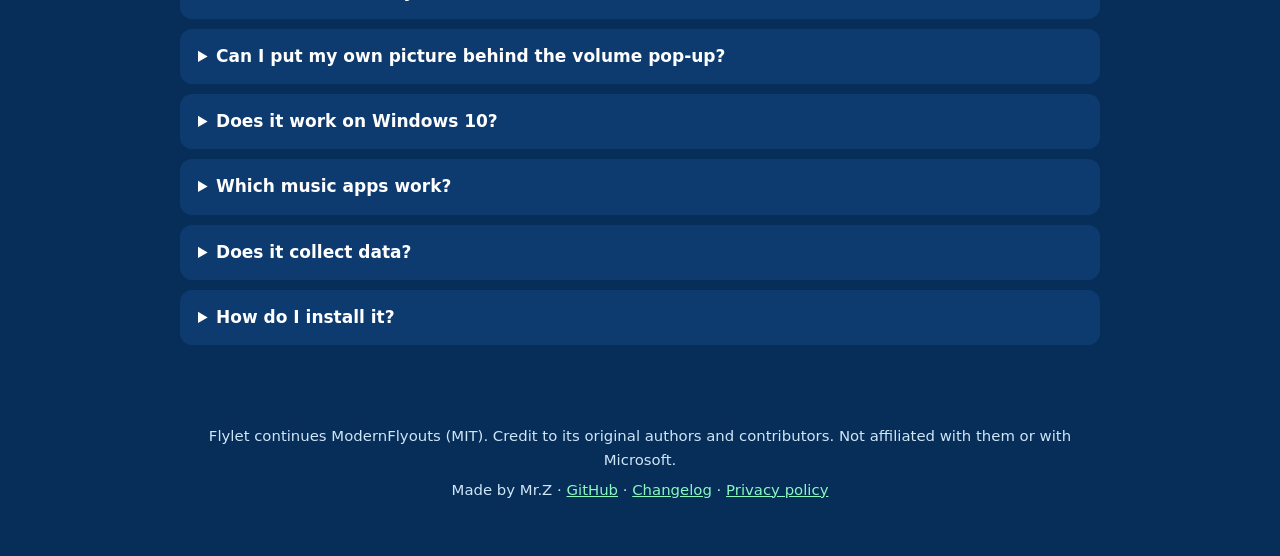
==== commit 0e8b1fe9: "dusty blue top, pink touches" ====
--- a/index.html
+++ b/index.html
@@ -7,7 +7,7 @@
 <meta name="description" content="Free, open-source app that replaces the Windows volume, media and brightness pop-ups. Put your own photo or GIF behind them. A maintained continuation of ModernFlyouts.">
 <link rel="canonical" href="https://itsmrzxd.github.io/Flylet/">
 <link rel="icon" type="image/png" href="img/favicon.png">
-<meta name="theme-color" content="#DBF2FC">
+<meta name="theme-color" content="#8FB8D6">
 
 <meta property="og:type" content="website">
 <meta property="og:title" content="Flylet: Custom volume pop-up for Windows 11 and 10">
@@ -81,6 +81,7 @@
     <p class="intro">Flylet is a free, open-source app that replaces the Windows 11 and Windows 10 volume, media, brightness and lock-key pop-ups with cleaner ones you can customize.</p>
     <div class="buttons">
       <a class="btn primary" href="https://apps.microsoft.com/detail/9NPSS6NW7T23?mode=direct&amp;cid=website">Get it free from the Microsoft Store</a>
+      <span class="pill">Free · no ads</span>
       <a class="btn" href="https://github.com/ItsMrZxD/Flylet">View on GitHub</a>
     </div>
     <p class="winget">Or: <code>winget install 9NPSS6NW7T23 --source msstore</code></p>
--- a/style.css
+++ b/style.css
@@ -1,4 +1,4 @@
-:root{--navy:#072D59;--ice:#DBF2FC;--mint:#88F9C0;--card:#0D3B70;--body:#CFE6F7;--ink:#23497A}
+:root{--navy:#072D59;--ice:#8FB8D6;--mint:#88F9C0;--card:#0D3B70;--body:#CFE6F7;--ink:#0F3866}
 *{box-sizing:border-box}
 html{scroll-behavior:smooth}
 body{margin:0;background:var(--navy);color:var(--body);font:17px/1.6 system-ui,"Segoe UI",Roboto,Helvetica,Arial,sans-serif}
@@ -9,19 +9,20 @@
 .nav .wrap{display:flex;gap:20px;padding-top:18px}
 .nav a{color:var(--navy);text-decoration:none}
 .nav a:hover{text-decoration:underline;color:var(--navy)}
+.nav a[aria-current]{color:#B3264A}
 .hero{background:var(--ice);color:var(--navy);text-align:center;padding:40px 0 48px}
 .logo{width:96px;height:96px;border-radius:22px}
 h1{font-size:clamp(2.4rem,7vw,3.6rem);margin:12px 0 4px;letter-spacing:-.02em;color:var(--navy)}
 .tagline{font-size:clamp(1.15rem,3.5vw,1.5rem);margin:0 0 16px;color:var(--navy)}
 .intro{max-width:680px;margin:0 auto 28px;color:var(--ink)}
 .buttons{display:flex;gap:12px;justify-content:center;flex-wrap:wrap}
-.btn{display:inline-block;padding:13px 22px;border-radius:10px;font-weight:600;text-decoration:none;color:var(--navy);background:#C4E6F5}
+.btn{display:inline-block;padding:13px 22px;border-radius:10px;font-weight:600;text-decoration:none;color:var(--navy);background:#B7D2E6}
 .btn.primary{background:var(--navy);color:var(--mint)}
 .btn:hover{filter:brightness(1.06);text-decoration:none;color:var(--navy)}
 .btn.primary:hover{color:var(--mint)}
 .winget{margin:18px 0 0;color:var(--ink);font-size:.95rem}
 code{background:var(--navy);border-radius:6px;padding:2px 8px;font:.92em Consolas,"Courier New",monospace;color:var(--body);user-select:all}
-.hero code{background:#C4E6F5;color:var(--navy)}
+.hero code{background:#B7D2E6;color:var(--navy)}
 .shot{display:block;width:100%;height:auto;border-radius:14px}
 .heroimg{margin:36px 0 0}
 section{padding:36px 0}
@@ -30,6 +31,7 @@
 .features{list-style:none;padding:0;margin:0;display:grid;gap:14px;grid-template-columns:repeat(auto-fit,minmax(270px,1fr))}
 .features li{background:var(--card);border-radius:12px;padding:16px 18px}
 .features strong{display:block;margin-bottom:4px;color:var(--mint)}
+.features li:nth-child(even) strong{color:#FF9DB0}
 .features span{color:var(--body);font-size:.97rem}
 .gallery{display:grid;gap:16px;grid-template-columns:repeat(auto-fit,minmax(300px,1fr))}
 details{background:var(--card);border-radius:12px;padding:14px 18px;margin-bottom:10px}
@@ -46,3 +48,5 @@
 .release ul{margin:0;padding-left:1.2em;color:var(--body)}
 .release li{margin:4px 0}
 .more{color:var(--body);margin:12px 0 0}
+.pill{display:inline-flex;align-items:center;padding:13px 18px;border-radius:999px;background:#FD6E88;color:#4A0D1A;font-weight:600;font-size:.95rem}
+.release .pill{padding:2px 10px;font-size:.75rem;margin-left:10px;vertical-align:middle}
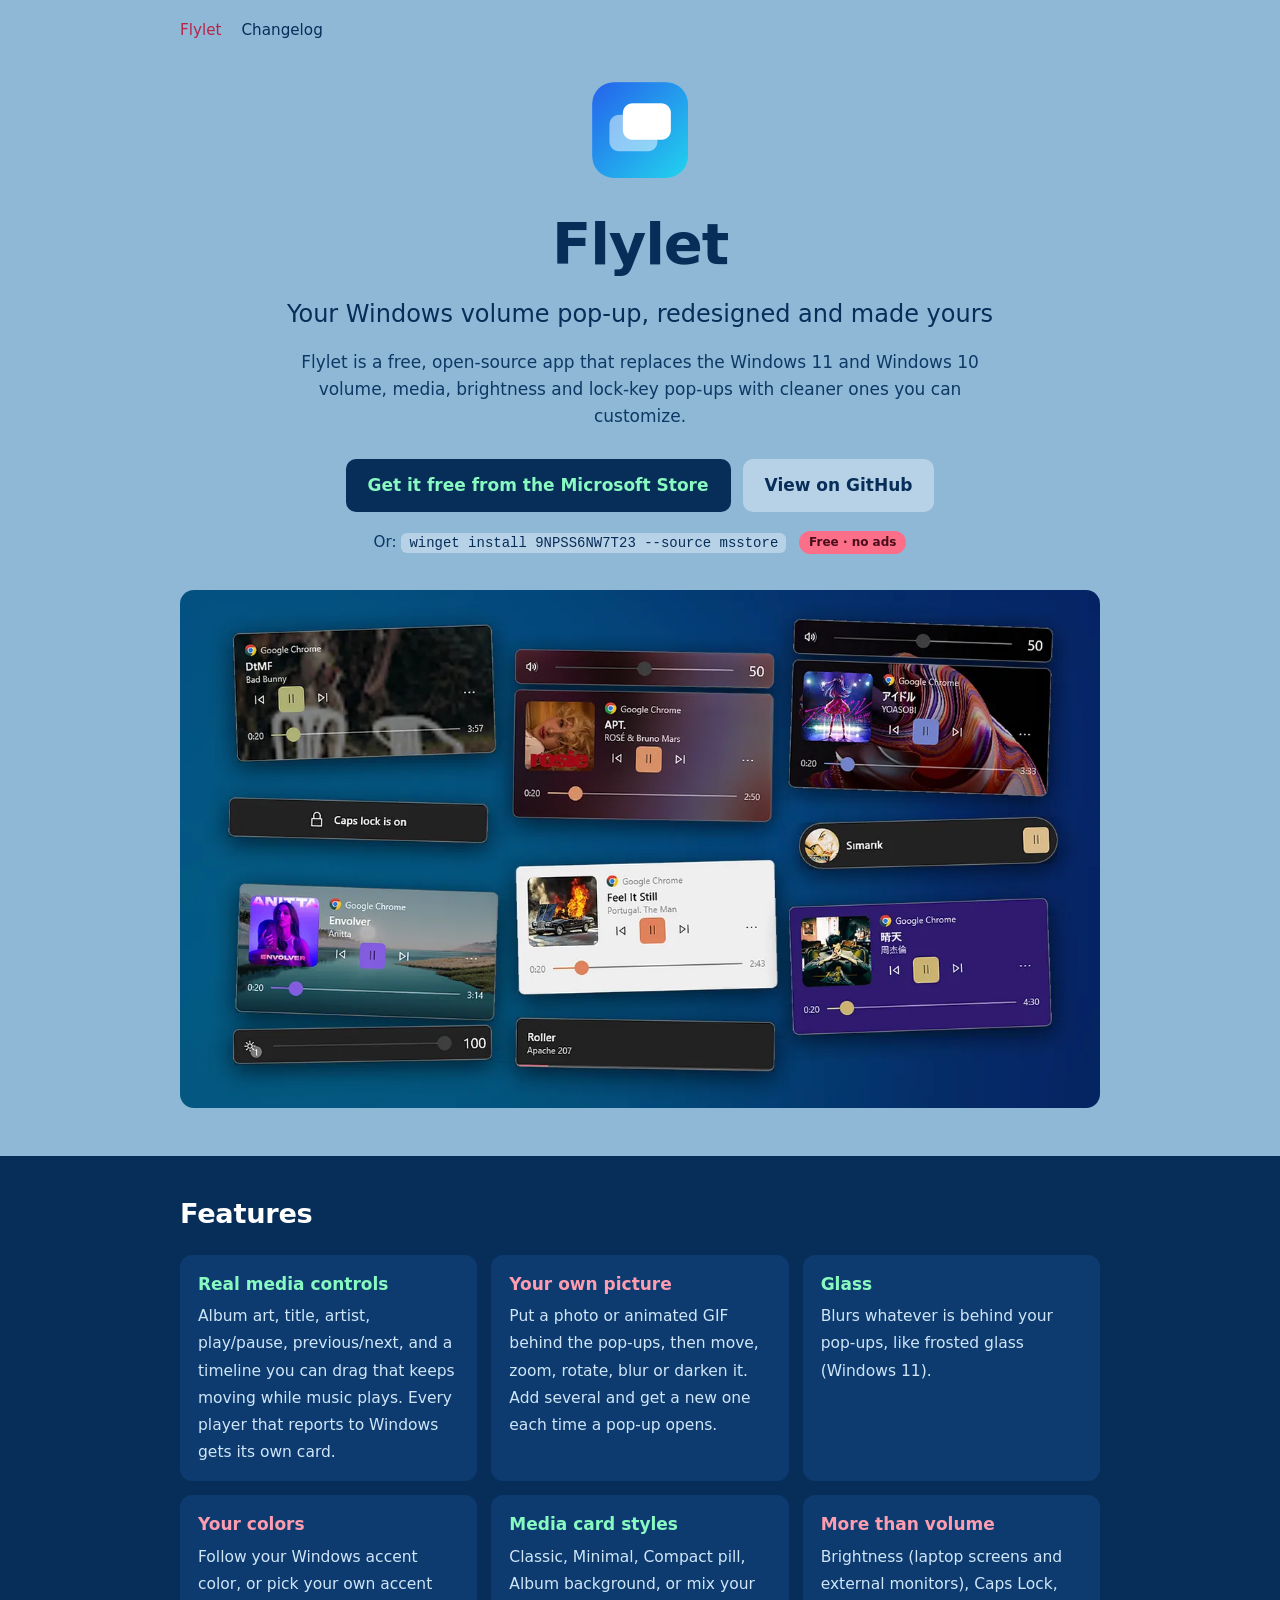
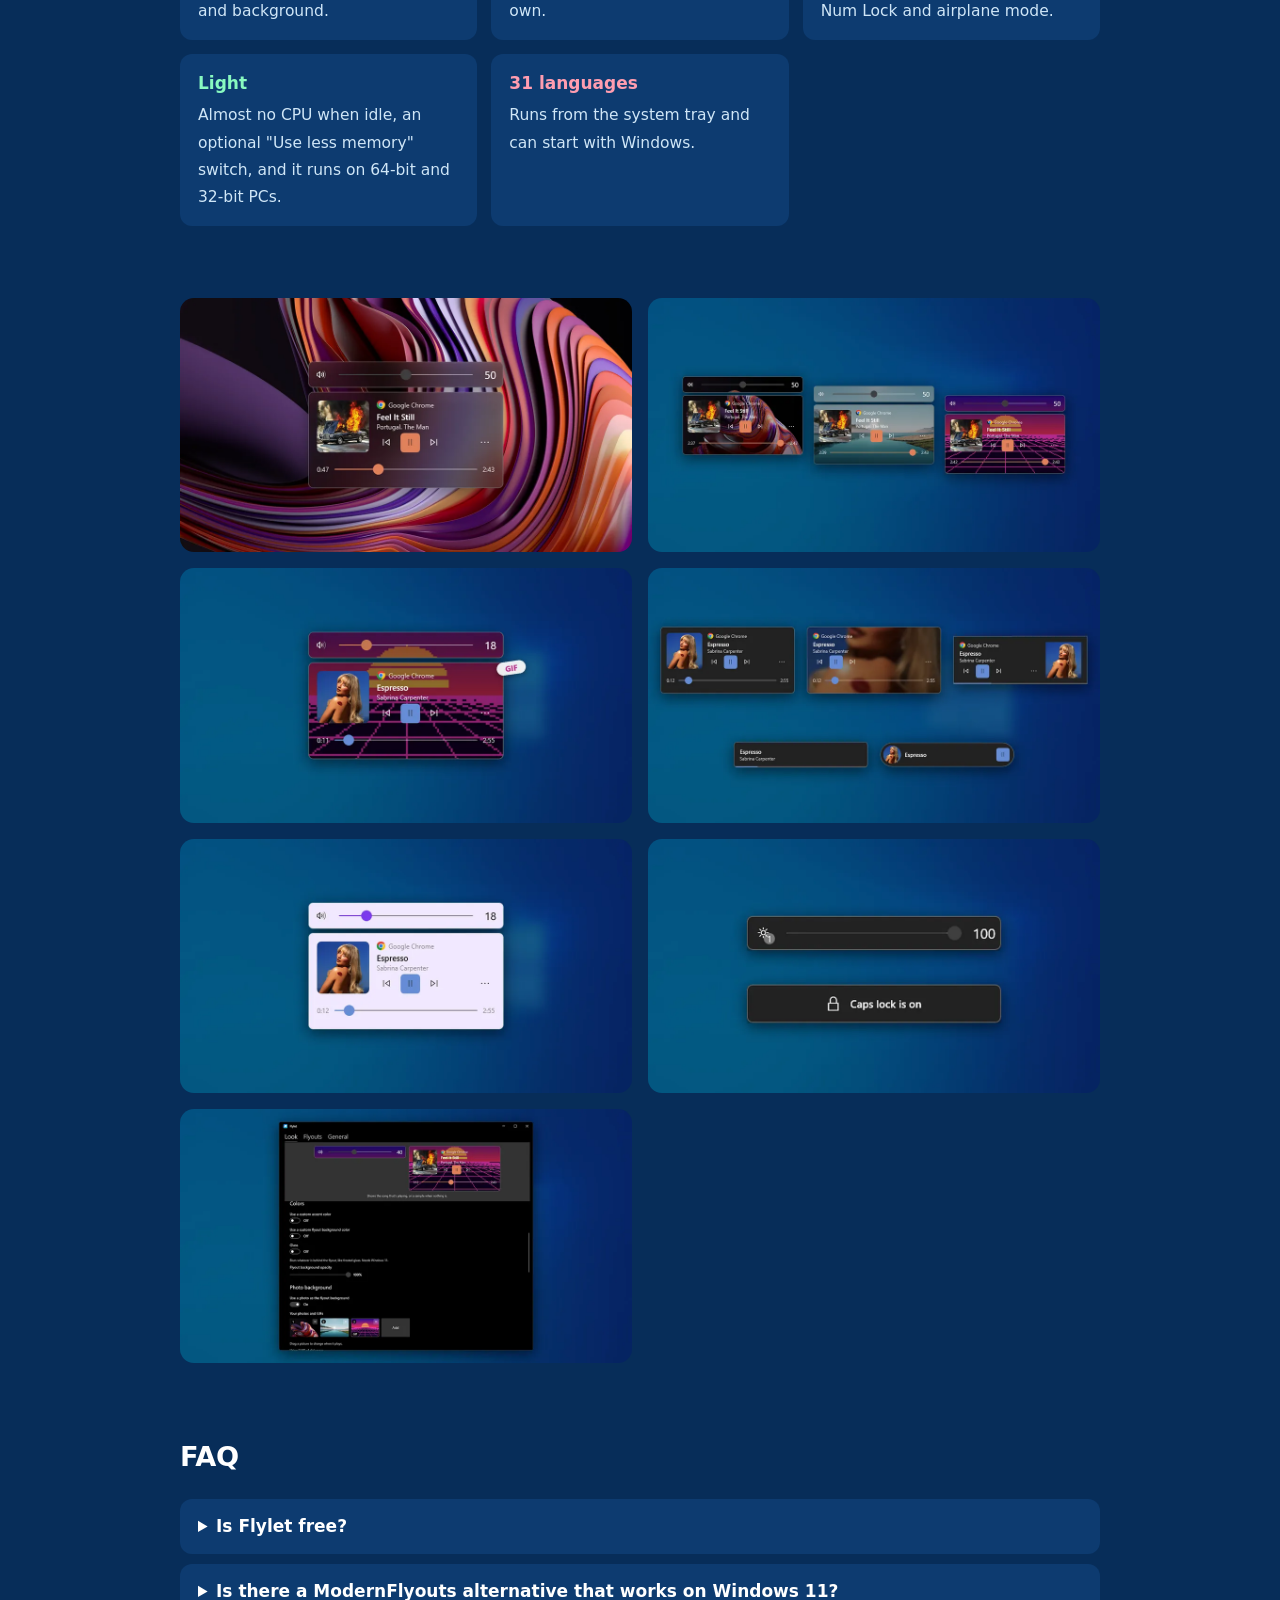
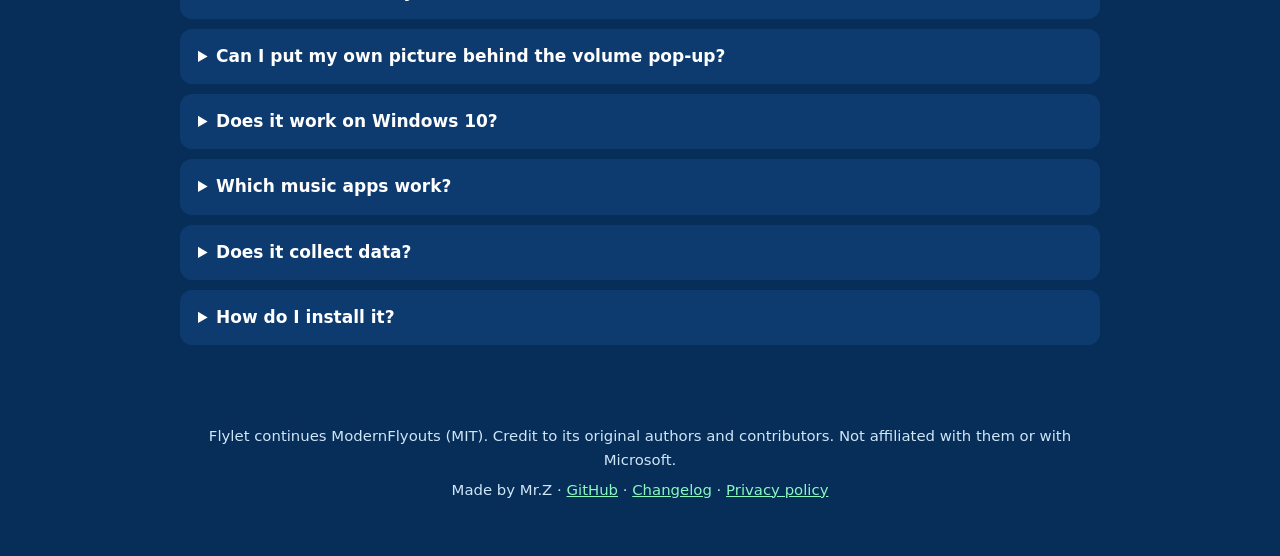
==== commit bcdf0c48: "small free tag" ====
--- a/index.html
+++ b/index.html
@@ -81,10 +81,9 @@
     <p class="intro">Flylet is a free, open-source app that replaces the Windows 11 and Windows 10 volume, media, brightness and lock-key pop-ups with cleaner ones you can customize.</p>
     <div class="buttons">
       <a class="btn primary" href="https://apps.microsoft.com/detail/9NPSS6NW7T23?mode=direct&amp;cid=website">Get it free from the Microsoft Store</a>
-      <span class="pill">Free · no ads</span>
       <a class="btn" href="https://github.com/ItsMrZxD/Flylet">View on GitHub</a>
     </div>
-    <p class="winget">Or: <code>winget install 9NPSS6NW7T23 --source msstore</code></p>
+    <p class="winget">Or: <code>winget install 9NPSS6NW7T23 --source msstore</code> <span class="pill">Free · no ads</span></p>
     <img class="shot heroimg" src="img/hero.webp" width="1280" height="720" alt="Flylet pop-ups in many styles: volume bar, media cards with album art, a pill, a brightness bar and a Caps Lock notice">
     </div>
   </section>
--- a/style.css
+++ b/style.css
@@ -48,5 +48,5 @@
 .release ul{margin:0;padding-left:1.2em;color:var(--body)}
 .release li{margin:4px 0}
 .more{color:var(--body);margin:12px 0 0}
-.pill{display:inline-flex;align-items:center;padding:13px 18px;border-radius:999px;background:#FD6E88;color:#4A0D1A;font-weight:600;font-size:.95rem}
-.release .pill{padding:2px 10px;font-size:.75rem;margin-left:10px;vertical-align:middle}
+.pill{display:inline-block;padding:2px 10px;border-radius:999px;background:#FD6E88;color:#4A0D1A;font-weight:600;font-size:.75rem;margin-left:8px;vertical-align:middle}
+.release .pill{margin-left:10px}
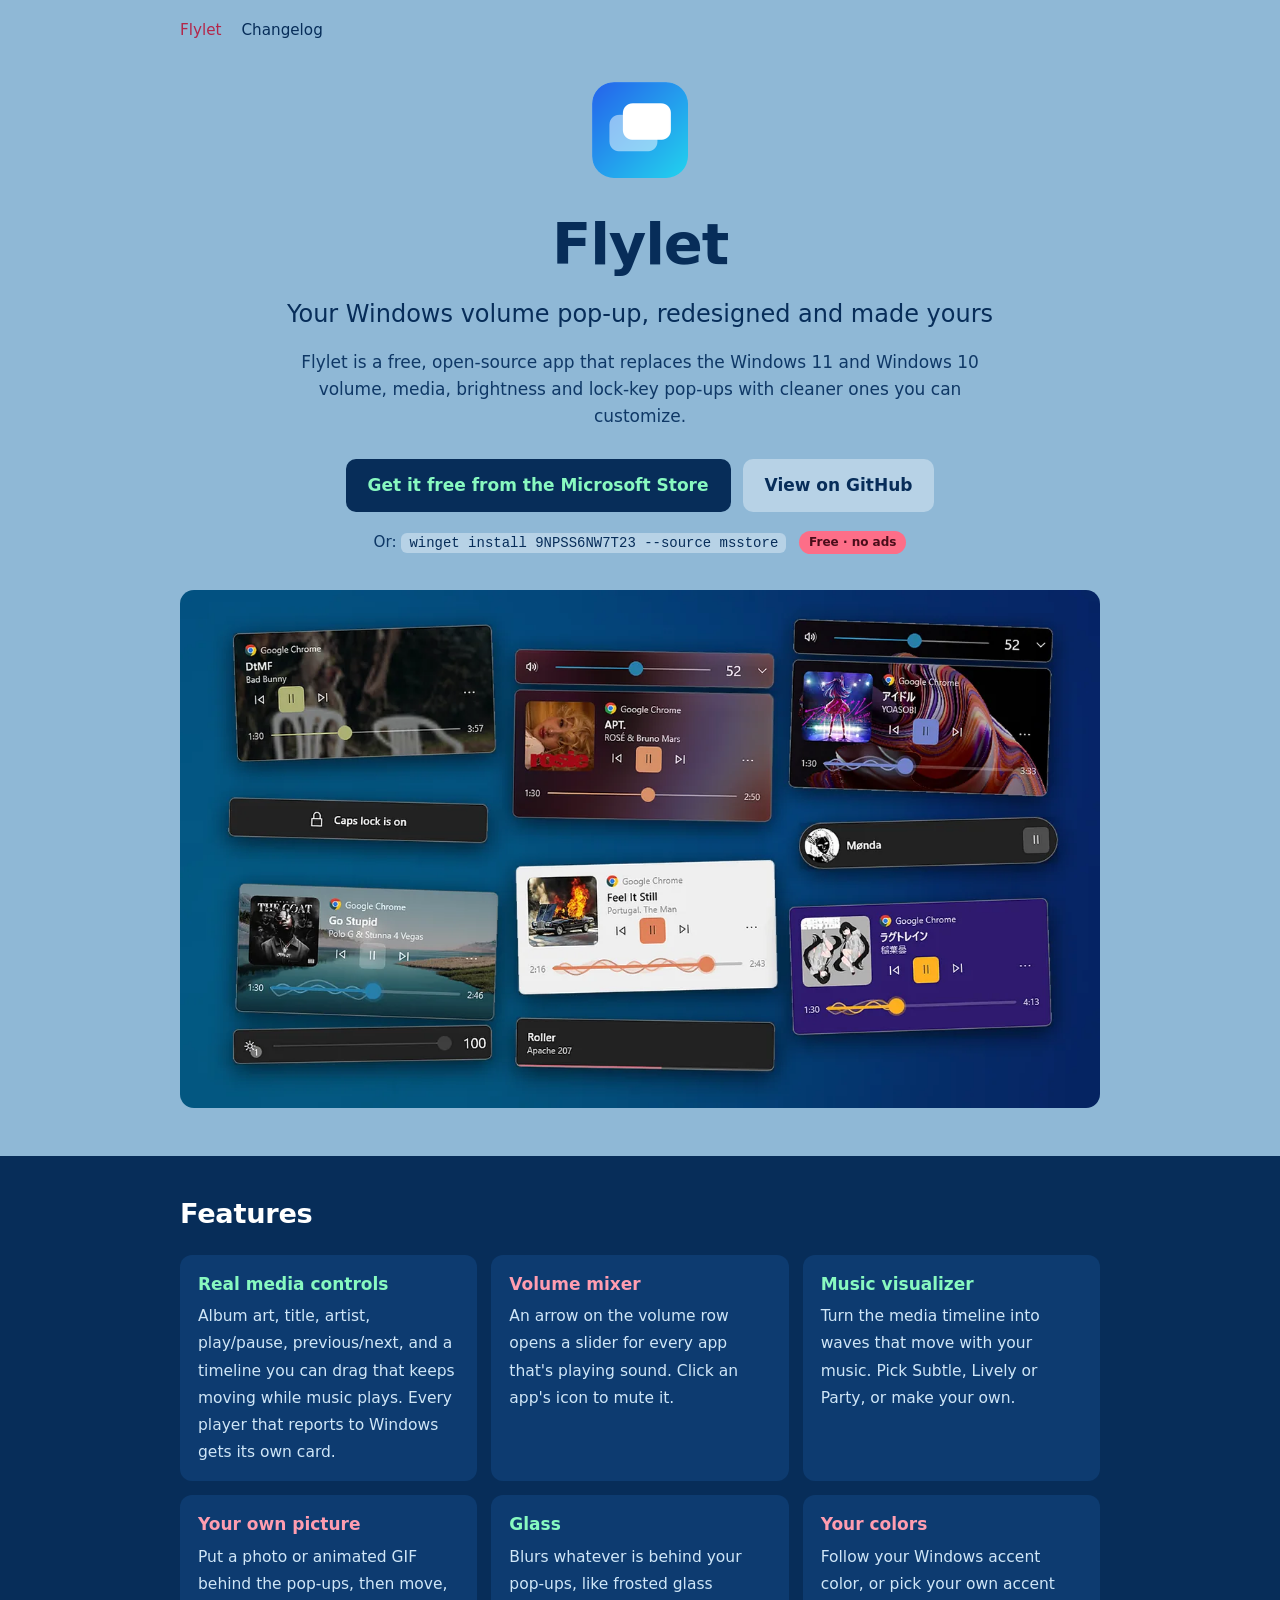
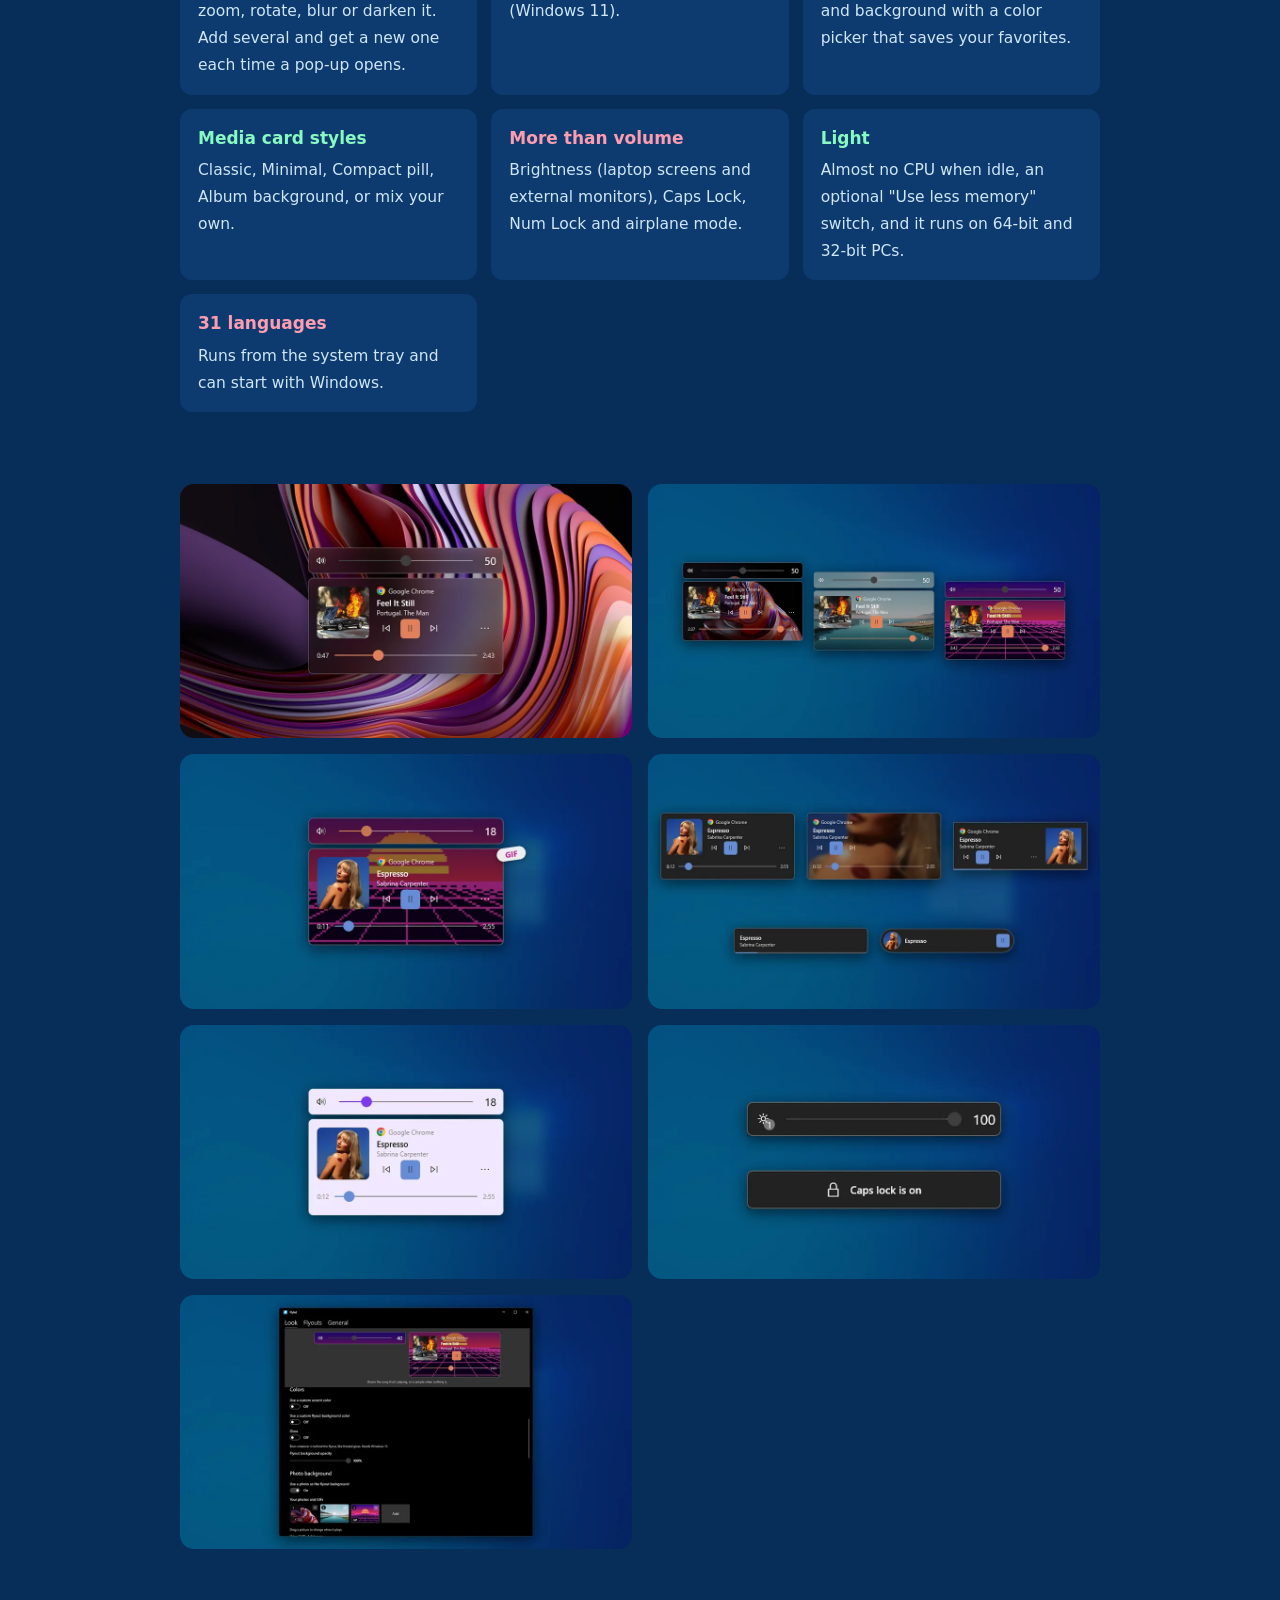
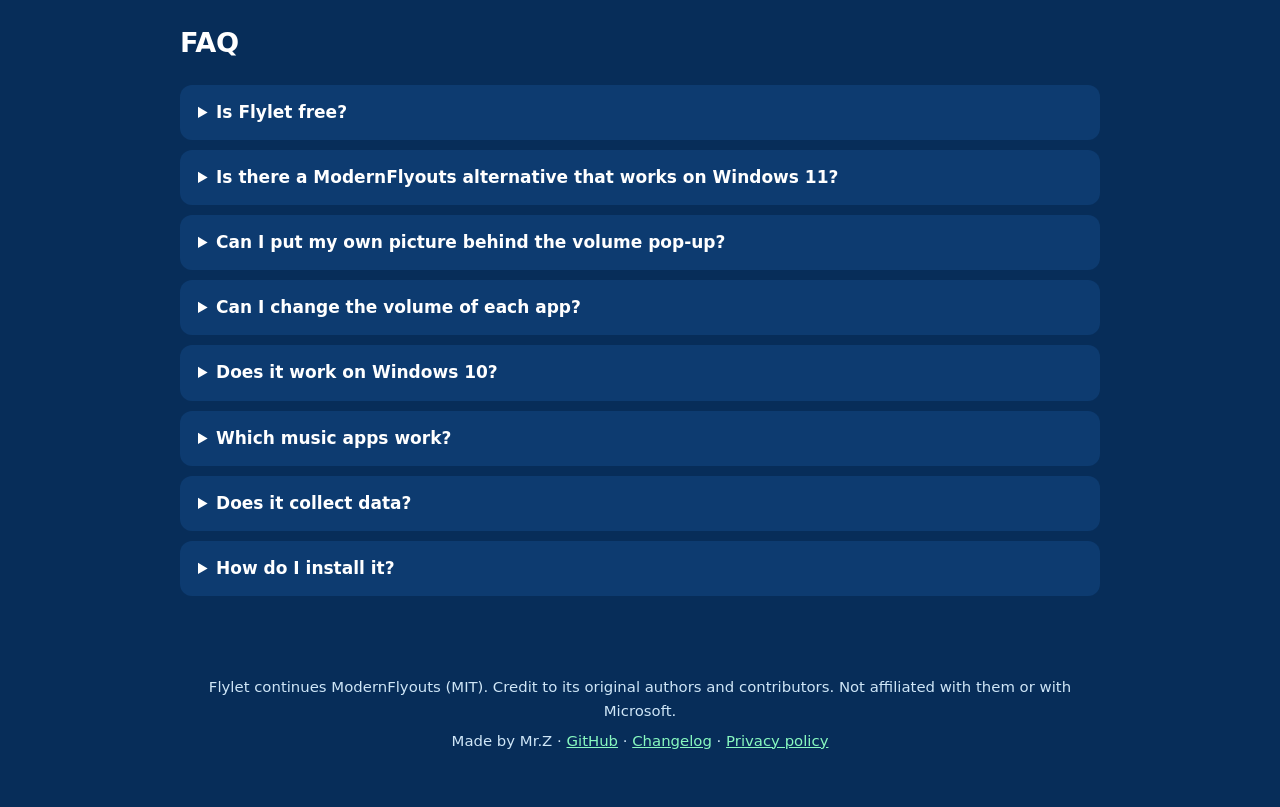
==== commit b8988075: "0.13" ====
--- a/index.html
+++ b/index.html
@@ -3,6 +3,7 @@
 <head>
 <meta charset="utf-8">
 <meta name="viewport" content="width=device-width, initial-scale=1">
+<meta name="google-site-verification" content="2RxdIqOhJlZMHqkpig5Nyx75YHVLVPdWBi1ZQR4hFLM">
 <title>Flylet: Custom volume pop-up for Windows 11 and 10</title>
 <meta name="description" content="Free, open-source app that replaces the Windows volume, media and brightness pop-ups. Put your own photo or GIF behind them. A maintained continuation of ModernFlyouts.">
 <link rel="canonical" href="https://itsmrzxd.github.io/Flylet/">
@@ -46,6 +47,8 @@
           "acceptedAnswer": { "@type": "Answer", "text": "Flylet is a maintained continuation of ModernFlyouts, which was archived in 2025. It works on Windows 11 again and on Windows 10 22H2, with credit to the original ModernFlyouts authors." } },
         { "@type": "Question", "name": "Can I put my own picture behind the volume pop-up?",
           "acceptedAnswer": { "@type": "Answer", "text": "Yes. Use any photo or animated GIF, adjust it to fit, and add blur or darkening so the text stays readable." } },
+        { "@type": "Question", "name": "Can I change the volume of each app?",
+          "acceptedAnswer": { "@type": "Answer", "text": "Yes. An arrow on the volume row opens a slider for every app that's playing sound, and a click on an app's icon mutes it." } },
         { "@type": "Question", "name": "Does it work on Windows 10?",
           "acceptedAnswer": { "@type": "Answer", "text": "Yes, Windows 10 version 22H2 and Windows 11, on 64-bit and 32-bit PCs." } },
         { "@type": "Question", "name": "Which music apps work?",
@@ -84,7 +87,7 @@
       <a class="btn" href="https://github.com/ItsMrZxD/Flylet">View on GitHub</a>
     </div>
     <p class="winget">Or: <code>winget install 9NPSS6NW7T23 --source msstore</code> <span class="pill">Free · no ads</span></p>
-    <img class="shot heroimg" src="img/hero.webp" width="1280" height="720" alt="Flylet pop-ups in many styles: volume bar, media cards with album art, a pill, a brightness bar and a Caps Lock notice">
+    <img class="shot heroimg" src="img/hero.webp" width="1280" height="720" alt="Flylet pop-ups in many styles: volume bars, media cards with album art and music visualizer waves, a pill, a brightness bar and a Caps Lock notice">
     </div>
   </section>
 
@@ -94,9 +97,11 @@
     <h2 id="features">Features</h2>
     <ul class="features">
       <li><strong>Real media controls</strong><span>Album art, title, artist, play/pause, previous/next, and a timeline you can drag that keeps moving while music plays. Every player that reports to Windows gets its own card.</span></li>
+      <li><strong>Volume mixer</strong><span>An arrow on the volume row opens a slider for every app that's playing sound. Click an app's icon to mute it.</span></li>
+      <li><strong>Music visualizer</strong><span>Turn the media timeline into waves that move with your music. Pick Subtle, Lively or Party, or make your own.</span></li>
       <li><strong>Your own picture</strong><span>Put a photo or animated GIF behind the pop-ups, then move, zoom, rotate, blur or darken it. Add several and get a new one each time a pop-up opens.</span></li>
       <li><strong>Glass</strong><span>Blurs whatever is behind your pop-ups, like frosted glass (Windows 11).</span></li>
-      <li><strong>Your colors</strong><span>Follow your Windows accent color, or pick your own accent and background.</span></li>
+      <li><strong>Your colors</strong><span>Follow your Windows accent color, or pick your own accent and background with a color picker that saves your favorites.</span></li>
       <li><strong>Media card styles</strong><span>Classic, Minimal, Compact pill, Album background, or mix your own.</span></li>
       <li><strong>More than volume</strong><span>Brightness (laptop screens and external monitors), Caps Lock, Num Lock and airplane mode.</span></li>
       <li><strong>Light</strong><span>Almost no CPU when idle, an optional "Use less memory" switch, and it runs on 64-bit and 32-bit PCs.</span></li>
@@ -131,6 +136,10 @@
       <p>Yes. Use any photo or animated GIF, adjust it to fit, and add blur or darkening so the text stays readable.</p>
     </details>
     <details>
+      <summary>Can I change the volume of each app?</summary>
+      <p>Yes. An arrow on the volume row opens a slider for every app that's playing sound, and a click on an app's icon mutes it.</p>
+    </details>
+    <details>
       <summary>Does it work on Windows 10?</summary>
       <p>Yes, Windows 10 version 22H2 and Windows 11, on 64-bit and 32-bit PCs.</p>
     </details>
